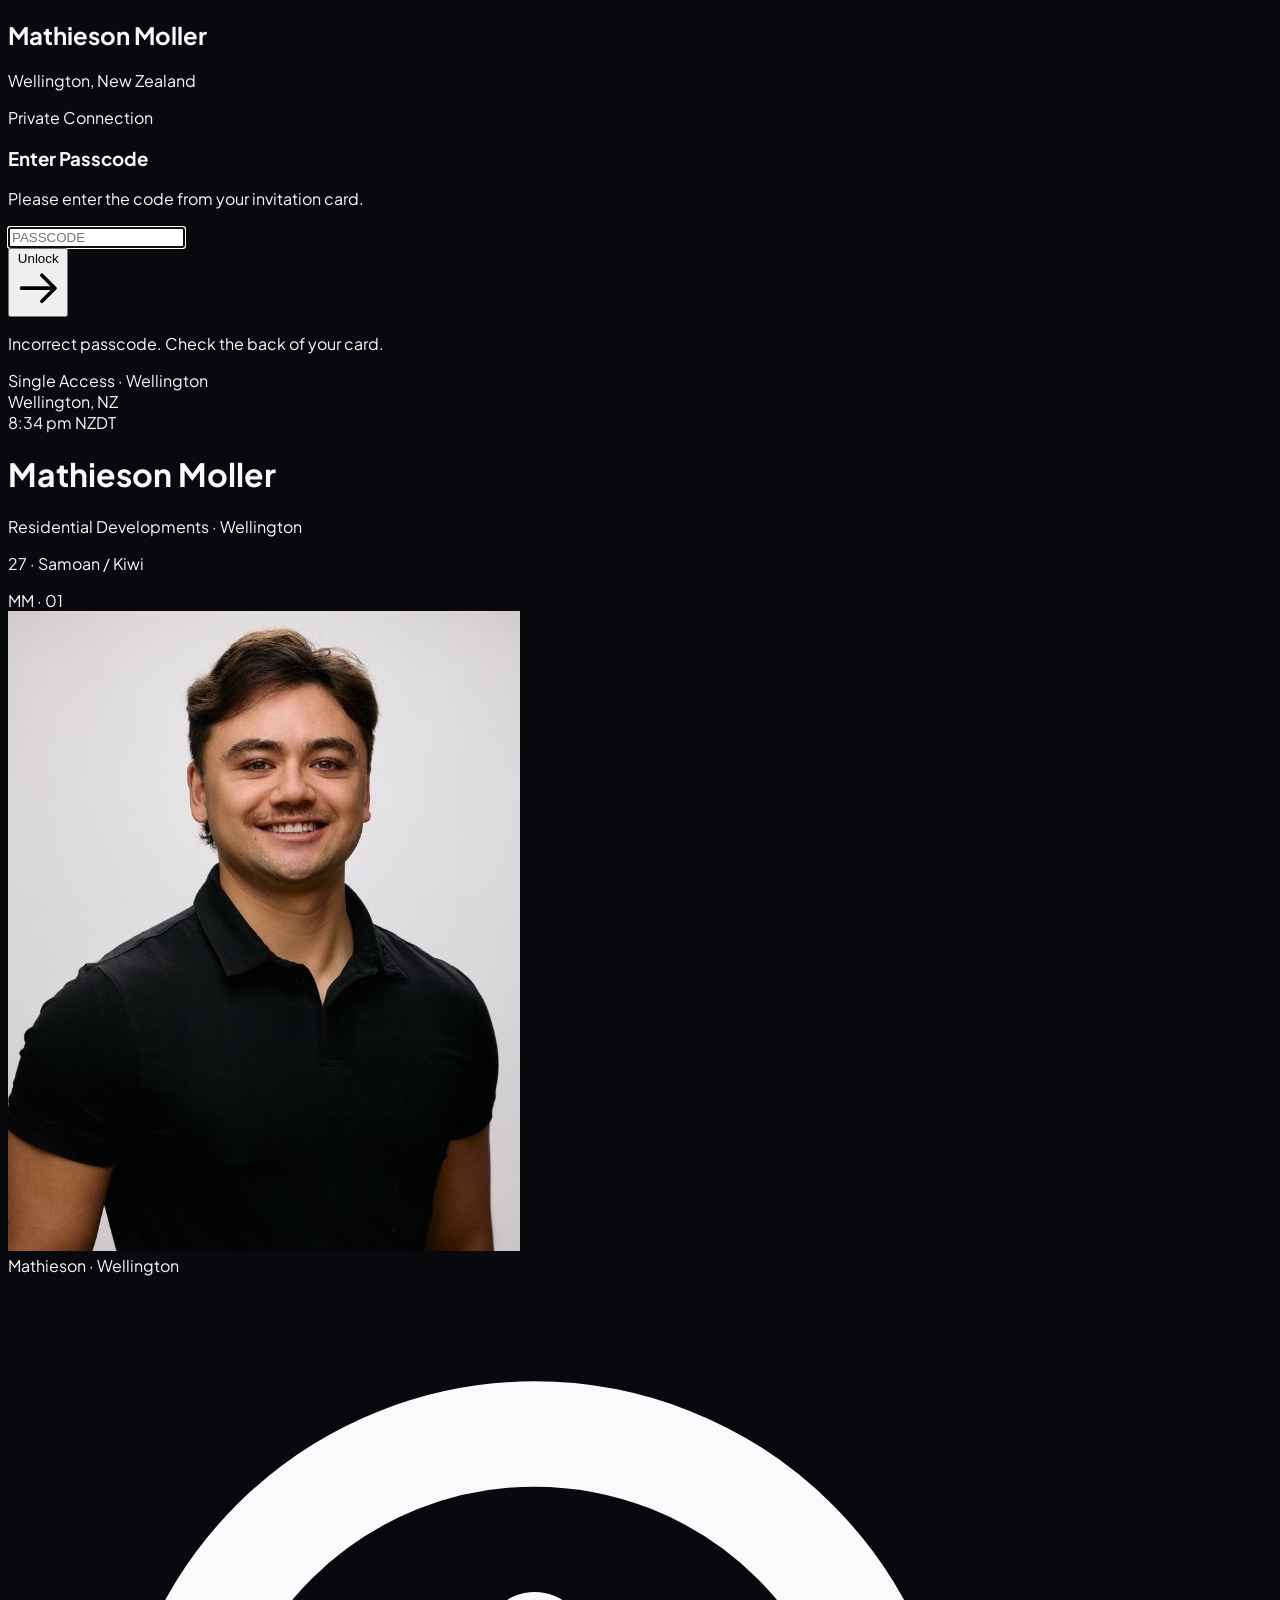
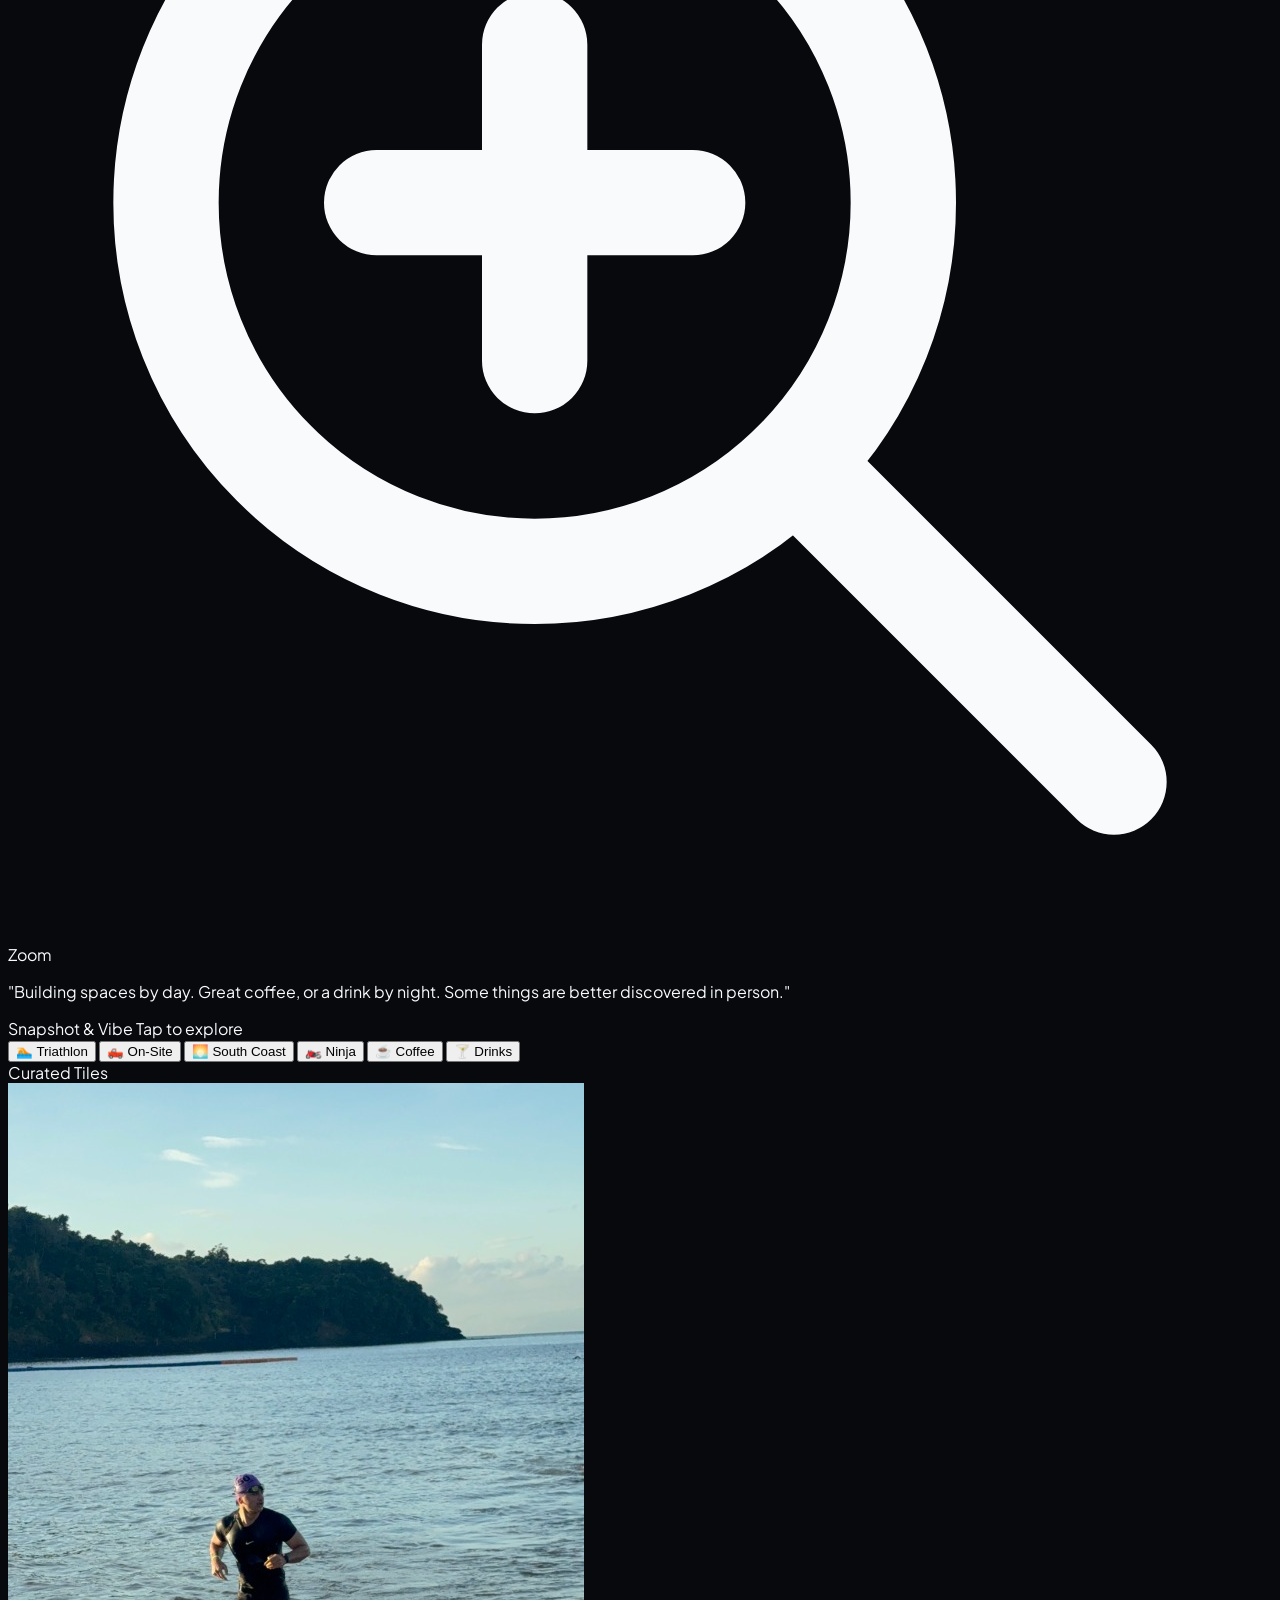
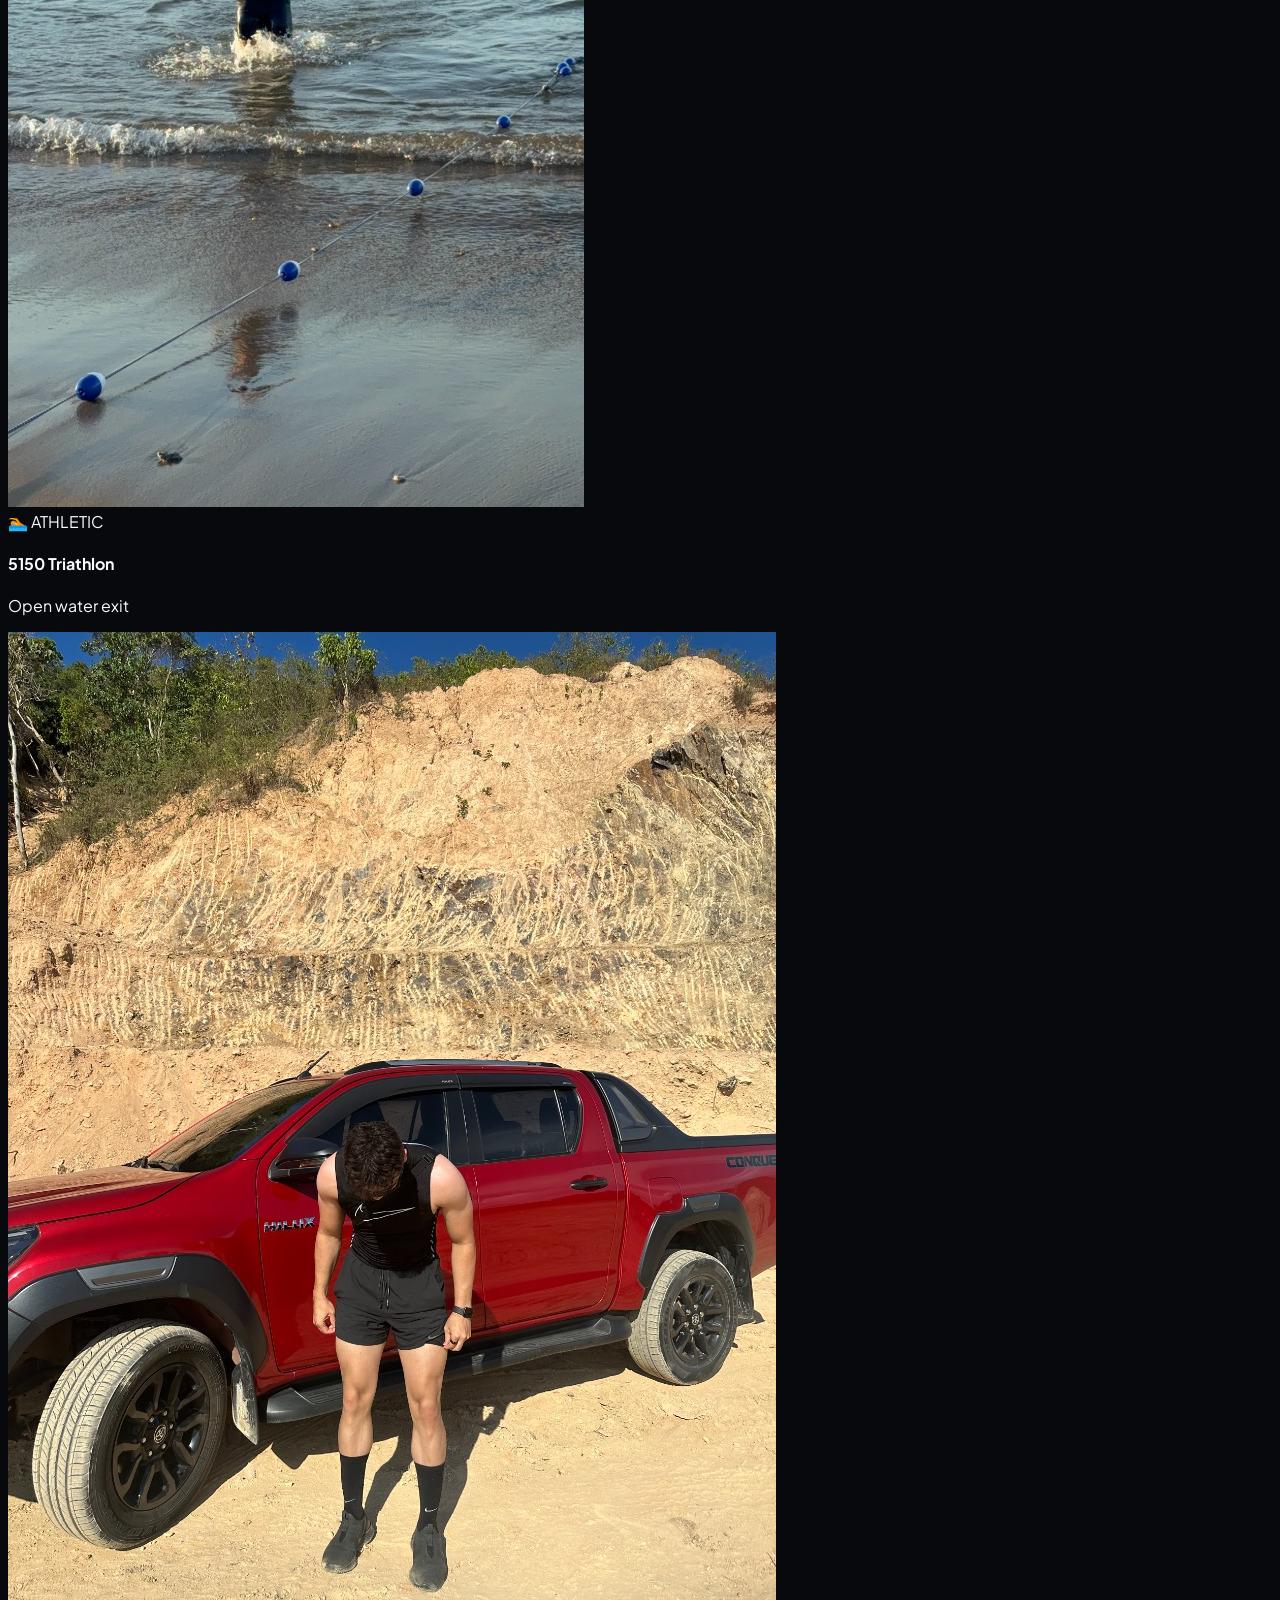
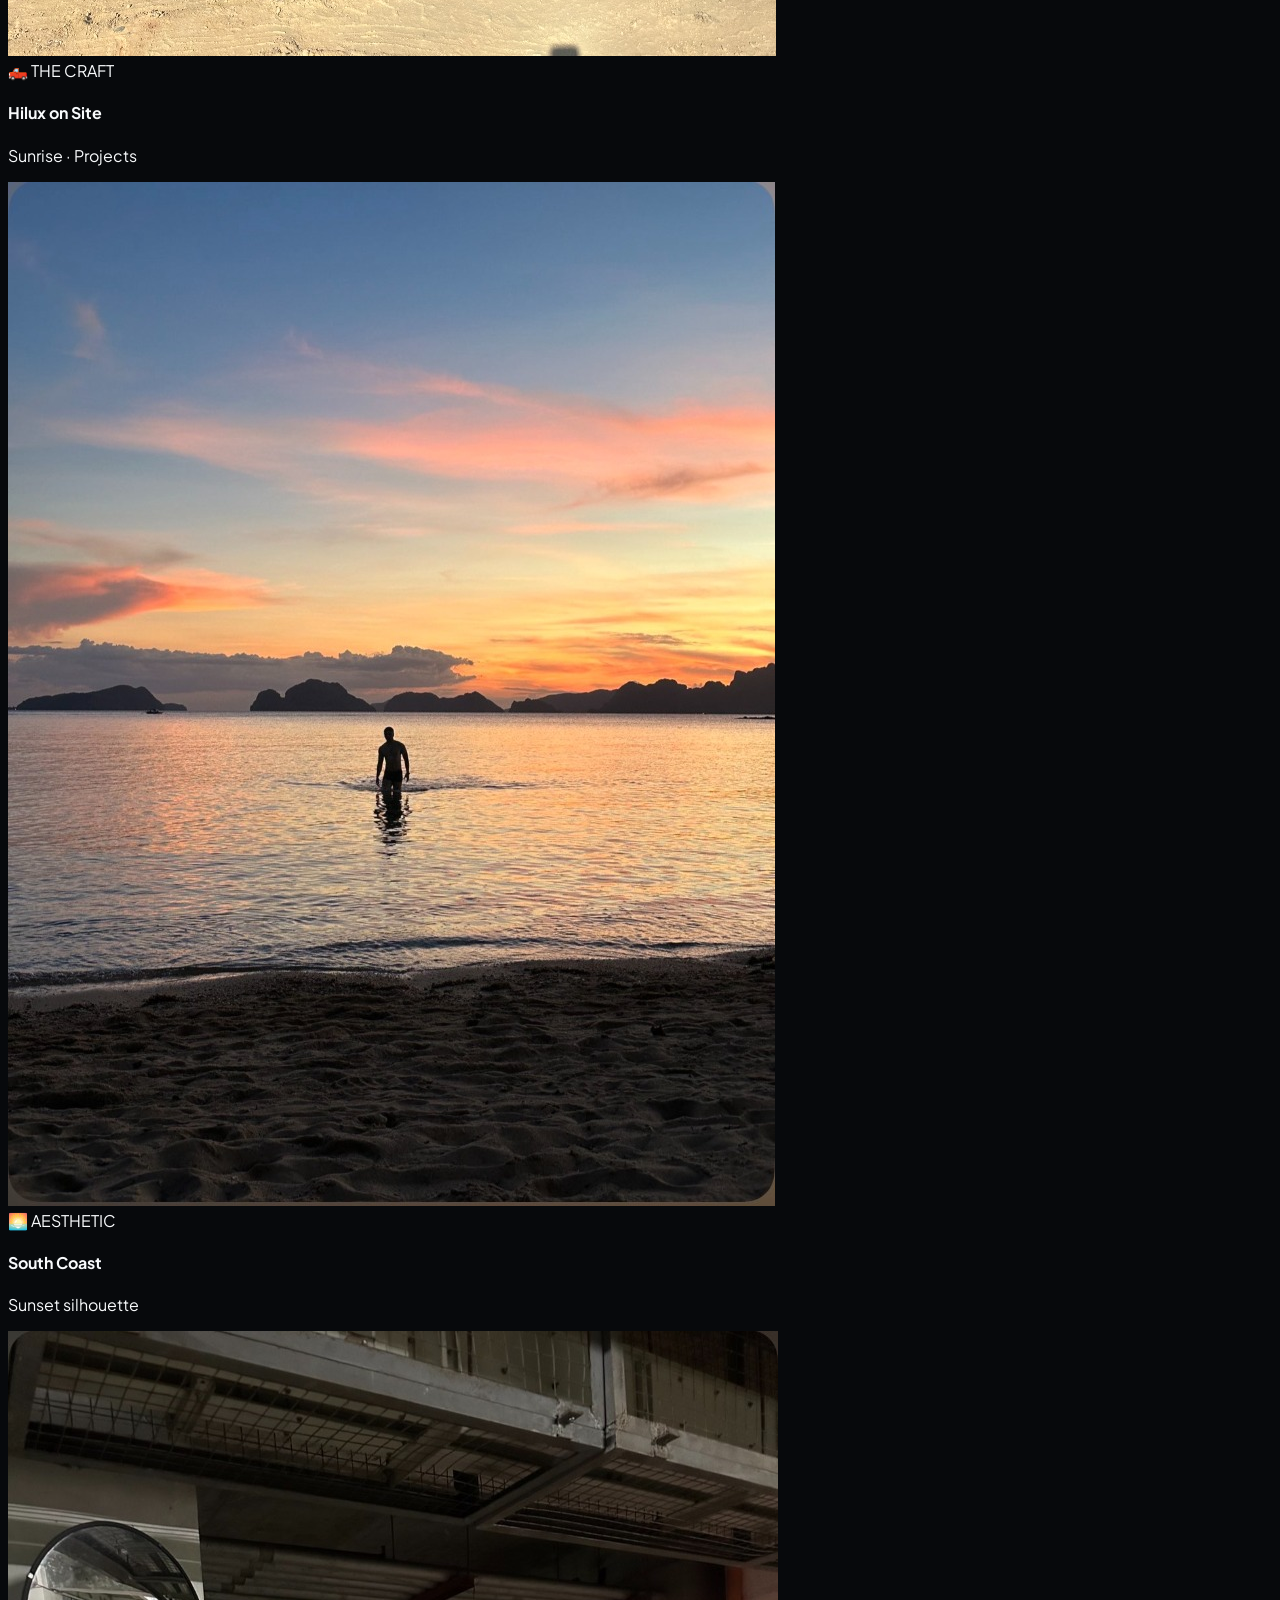
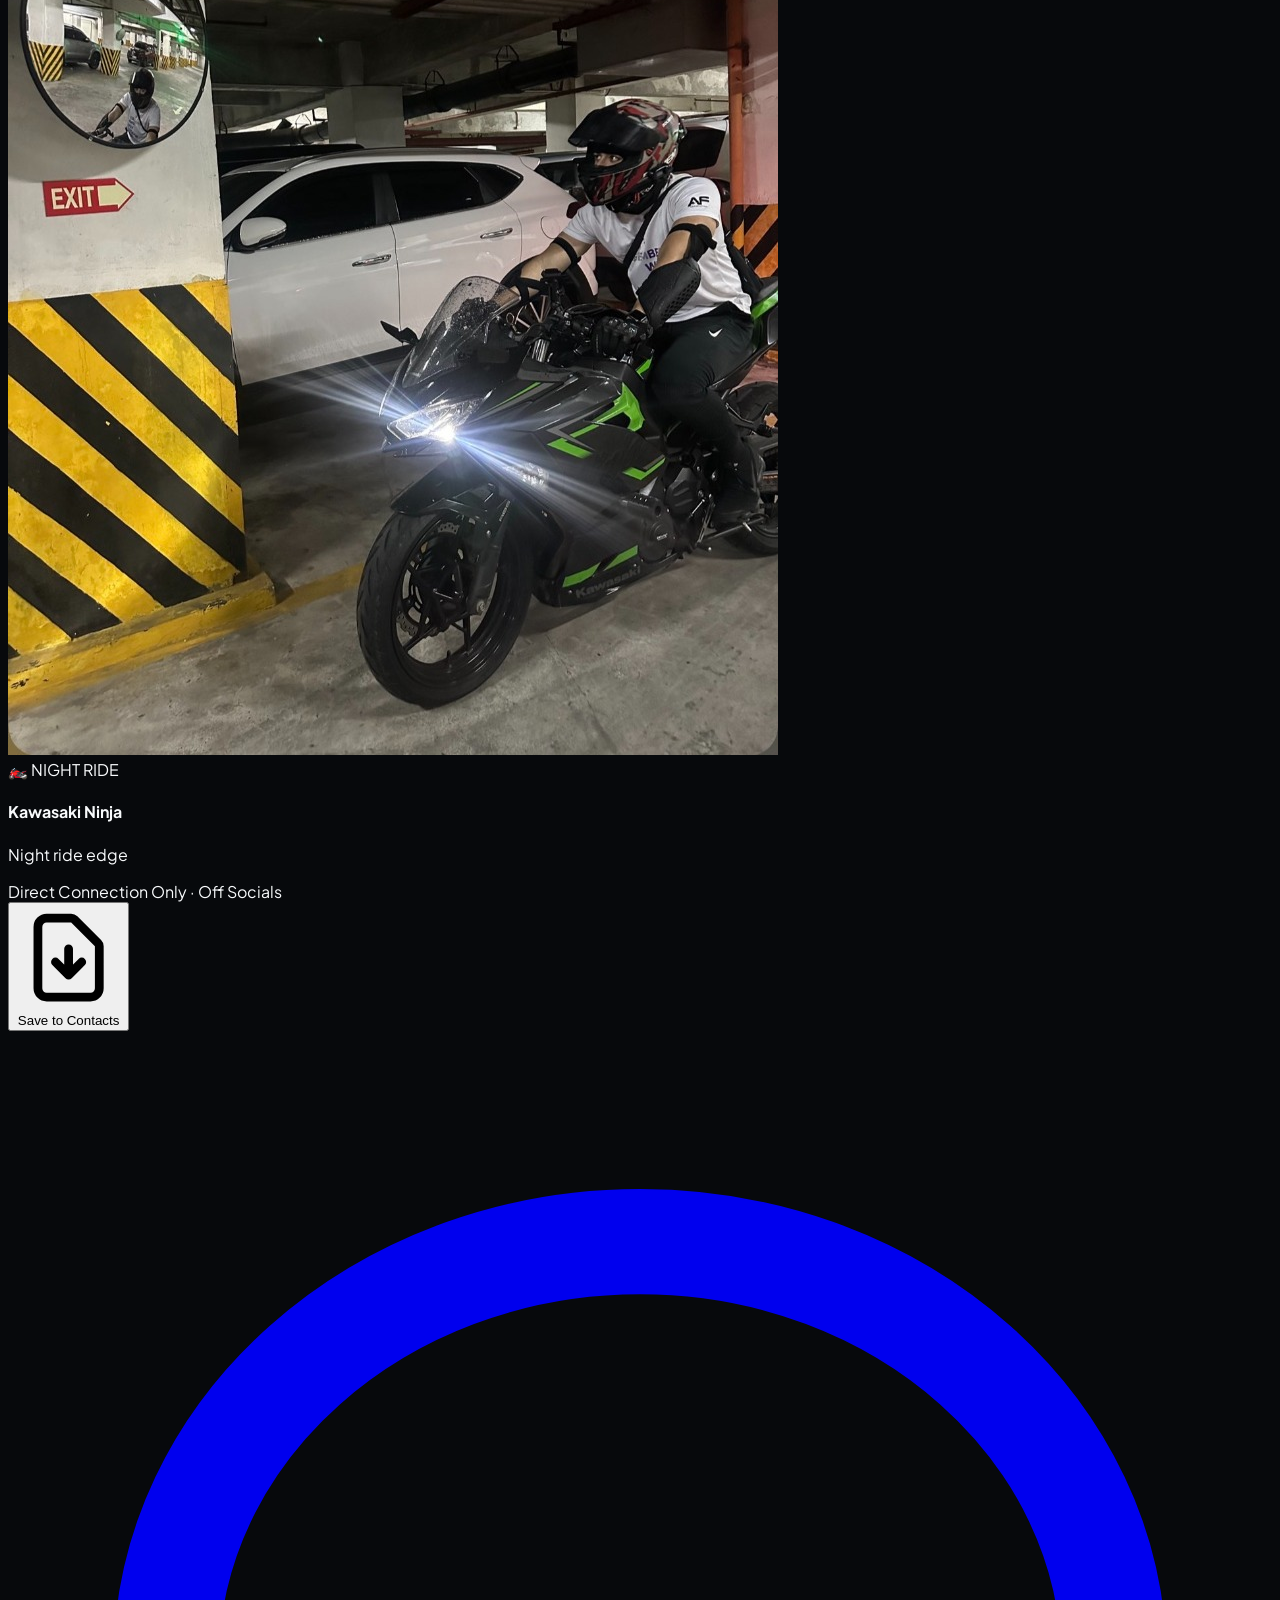
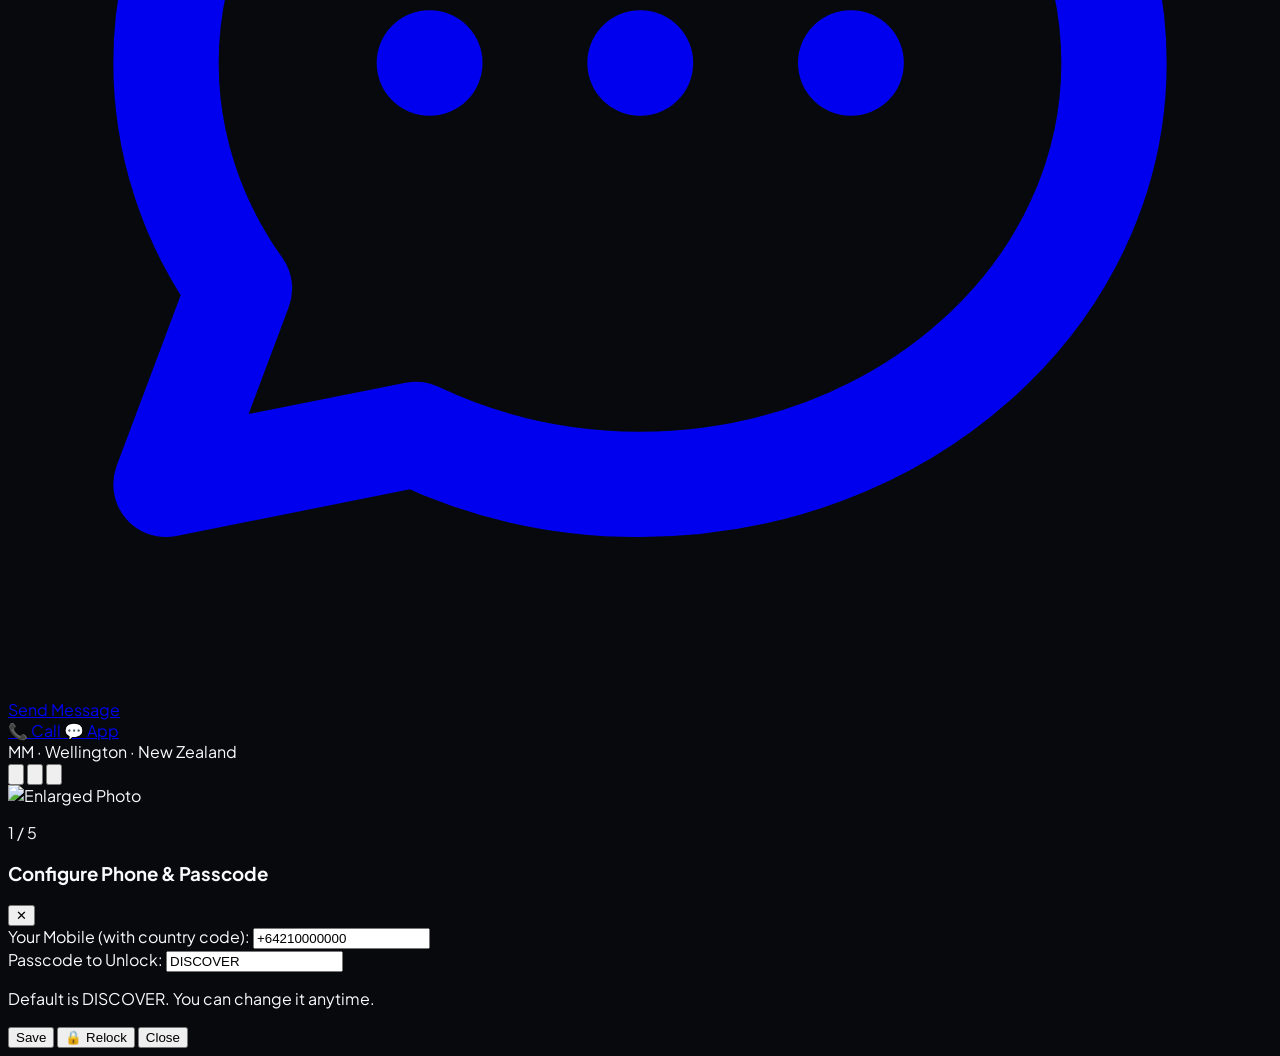
==== index.html @ 6da353d0 "Deploy Mathieson Moller digital dossier" ====
<!DOCTYPE html>
<html lang="en">
<head>
  <meta charset="UTF-8">
  <meta name="viewport" content="width=device-width, initial-scale=1.0, maximum-scale=1.0, user-scalable=no">
  <title>Mathieson Moller</title>
  
  <!-- Mobile & PWA Polish (Minimalist MM Monogram Favicon) -->
  <link rel="icon" type="image/svg+xml" href="data:image/svg+xml,%3Csvg xmlns='http://www.w3.org/2000/svg' viewBox='0 0 32 32'%3E%3Crect width='32' height='32' rx='6' fill='%2307090c'/%3E%3Ctext x='16' y='21' font-family='-apple-system,BlinkMacSystemFont,sans-serif' font-size='12' font-weight='800' letter-spacing='1px' fill='%23ffffff' text-anchor='middle'%3EMM%3C/text%3E%3C/svg%3E">
  <link rel="apple-touch-icon" href="data:image/svg+xml,%3Csvg xmlns='http://www.w3.org/2000/svg' viewBox='0 0 180 180'%3E%3Crect width='180' height='180' rx='36' fill='%2307090c'/%3E%3Ctext x='90' y='115' font-family='-apple-system,BlinkMacSystemFont,sans-serif' font-size='68' font-weight='800' letter-spacing='4px' fill='%23ffffff' text-anchor='middle'%3EMM%3C/text%3E%3C/svg%3E">
  <meta name="theme-color" content="#07090c">
  <meta name="apple-mobile-web-app-capable" content="yes">
  <meta name="apple-mobile-web-app-status-bar-style" content="black-translucent">

  <!-- Open Graph & iMessage / WhatsApp Preview -->
  <meta property="og:type" content="profile">
  <meta property="og:url" content="https://mathiesonmoller.com">
  <meta property="og:title" content="Mathieson Moller">
  <meta property="og:description" content="Residential Developments · Wellington">
  <meta property="og:image" content="https://mathiesonmoller.com/mathieson_original_portrait.jpg">
  <meta property="og:image:width" content="512">
  <meta property="og:image:height" content="640">
  <meta name="twitter:card" content="summary_large_image">
  <meta name="twitter:title" content="Mathieson Moller">
  <meta name="twitter:description" content="Residential Developments · Wellington">
  <meta name="twitter:image" content="https://mathiesonmoller.com/mathieson_original_portrait.jpg">

  <script src="https://cdn.tailwindcss.com"></script>
  <link rel="preconnect" href="https://fonts.googleapis.com">
  <link rel="preconnect" href="https://fonts.gstatic.com" crossorigin>
  <link href="https://fonts.googleapis.com/css2?family=Plus+Jakarta+Sans:wght@300;400;500;600;700&family=Playfair+Display:ital,wght@0,600;1,400&display=swap" rel="stylesheet">

  <style>
    body {
      background-color: #07090c;
      color: #f8fafc;
      font-family: 'Plus Jakarta Sans', -apple-system, BlinkMacSystemFont, sans-serif;
      -webkit-tap-highlight-color: transparent;
    }
    .shake {
      animation: shake 0.4s cubic-bezier(.36,.07,.19,.97) both;
    }
    @keyframes shake {
      10%, 90% { transform: translate3d(-2px, 0, 0); }
      20%, 80% { transform: translate3d(4px, 0, 0); }
      30%, 50%, 70% { transform: translate3d(-6px, 0, 0); }
      40%, 60% { transform: translate3d(6px, 0, 0); }
    }
  </style>
</head>
<body class="min-h-screen flex flex-col justify-start items-center p-4 sm:p-6 selection:bg-neutral-800 selection:text-white">

  <!-- ============================================================== -->
  <!-- 1. SLEEK UNDERSTATED PASSCODE GATE                             -->
  <!-- ============================================================== -->
  <div id="lock-screen" class="fixed inset-0 z-50 bg-[#07090c] flex flex-col justify-between items-center p-6 sm:p-10 transition-all duration-500">
    
    <!-- Top Monogram -->
    <div class="pt-8 text-center space-y-1">
      <h2 class="text-xs font-bold tracking-[0.3em] uppercase text-neutral-400">Mathieson Moller</h2>
      <p class="text-[9px] tracking-widest text-neutral-600 uppercase">Wellington, New Zealand</p>
    </div>

    <!-- Center Form Box -->
    <div class="w-full max-w-xs space-y-6 text-center">
      <div class="space-y-1.5">
        <span class="text-[9px] font-mono tracking-widest uppercase text-neutral-500 block">Private Connection</span>
        <h3 class="text-base font-medium text-white tracking-wide">Enter Passcode</h3>
        <p class="text-xs text-neutral-400">Please enter the code from your invitation card.</p>
      </div>

      <form id="passcode-form" onsubmit="handleUnlock(event)" class="space-y-3">
        <div class="relative">
          <input 
            type="text" 
            id="passcode-input" 
            placeholder="PASSCODE" 
            autocomplete="off" 
            autocorrect="off" 
            autocapitalize="characters" 
            spellcheck="false" 
            class="w-full bg-neutral-900/90 border border-neutral-800 focus:border-white focus:ring-1 focus:ring-white text-center tracking-[0.25em] font-mono text-sm py-3.5 px-4 rounded-xl text-white placeholder-neutral-600 outline-none uppercase transition-all shadow-inner"
          />
        </div>

        <button 
          type="submit" 
          class="w-full py-3.5 px-6 rounded-xl font-semibold text-xs tracking-wider uppercase bg-white text-black hover:bg-neutral-200 active:scale-[0.98] transition-all shadow-lg flex items-center justify-center gap-2">
          <span>Unlock</span>
          <svg class="w-3.5 h-3.5 text-black" fill="none" stroke="currentColor" viewBox="0 0 24 24"><path stroke-linecap="round" stroke-linejoin="round" stroke-width="2" d="M14 5l7 7m0 0l-7 7m7-7H3"/></svg>
        </button>

        <p id="error-msg" class="text-[11px] text-rose-400 font-medium hidden">
          Incorrect passcode. Check the back of your card.
        </p>
      </form>
    </div>

    <!-- Bottom Footer -->
    <div class="pb-6 text-center text-[9px] text-neutral-600 uppercase tracking-widest">
      Single Access · Wellington
    </div>
  </div>


  <!-- ============================================================== -->
  <!-- 2. MAIN EDITORIAL DOSSIER (VERTICAL SCROLL WIREFRAME LAYOUT)   -->
  <!-- ============================================================== -->
  <main id="main-content" class="w-full max-w-[420px] py-4 space-y-5 opacity-0 transition-opacity duration-700">
    
    <!-- TOP HEADER -->
    <header class="w-full border-b border-neutral-800/80 pb-3.5">
      <!-- LIVE WELLINGTON PULSE -->
      <div class="flex items-center justify-between text-[10px] font-mono text-neutral-400 pb-2.5">
        <div class="flex items-center gap-2">
          <span class="relative flex h-2 w-2">
            <span class="animate-ping absolute inline-flex h-full w-full rounded-full bg-emerald-400 opacity-75"></span>
            <span class="relative inline-flex rounded-full h-2 w-2 bg-emerald-500"></span>
          </span>
          <span class="text-neutral-300 font-medium tracking-wider uppercase">Wellington, NZ</span>
        </div>
        <div id="live-wellington-clock" class="tracking-widest text-neutral-400 font-mono text-[9px]">
          1:25 PM NZDT
        </div>
      </div>

      <div id="secret-admin-trigger" class="flex justify-between items-start cursor-pointer select-none" title="Triple tap to configure">
        <div>
          <h1 class="text-xl sm:text-2xl font-bold tracking-widest text-white uppercase font-sans">
            Mathieson Moller
          </h1>
          <p class="text-xs tracking-wider text-neutral-200 uppercase font-semibold mt-1">
            Residential Developments · Wellington
          </p>
          <p class="text-[10px] tracking-widest text-neutral-500 uppercase mt-0.5">
            27 · Samoan / Kiwi
          </p>
        </div>
        <div class="text-[10px] font-mono text-neutral-600 tracking-widest pt-1">
          MM · 01
        </div>
      </div>
    </header>

    <!-- HERO PORTRAIT (4:5 RATIO) -->
    <section class="w-full relative group">
      <!-- Subtle warm ambient glow -->
      <div class="absolute -inset-1 bg-gradient-to-tr from-amber-500/15 via-neutral-500/5 to-rose-500/15 rounded-3xl blur-xl opacity-60 group-hover:opacity-100 transition duration-1000 -z-10 pointer-events-none"></div>

      <div 
        class="w-full aspect-[4/5] rounded-3xl overflow-hidden shadow-2xl border border-neutral-800/80 bg-neutral-950 relative cursor-pointer"
        onclick="openLightboxIndex(0)">
        <img 
          src="mathieson_original_portrait.jpg" 
          alt="Mathieson Moller" 
          class="w-full h-full object-cover object-center group-hover:scale-[1.02] transition-transform duration-700 pointer-events-none select-none">
        
        <div class="absolute inset-0 bg-gradient-to-t from-black/60 via-transparent to-transparent pointer-events-none"></div>
        
        <div class="absolute bottom-3.5 left-3.5 right-3.5 flex justify-between items-end">
          <span class="text-[11px] font-mono text-neutral-200 tracking-wider bg-black/60 backdrop-blur-md px-3 py-1 rounded-full border border-white/10 shadow-sm">
            Mathieson · Wellington
          </span>
          <span class="text-[10px] text-neutral-300 bg-black/60 backdrop-blur-md px-2.5 py-1 rounded-full border border-white/10 flex items-center gap-1.5 shadow-sm">
            <svg class="w-3 h-3 text-neutral-400" fill="none" stroke="currentColor" viewBox="0 0 24 24"><path stroke-linecap="round" stroke-linejoin="round" stroke-width="2" d="M21 21l-6-6m2-5a7 7 0 11-14 0 7 7 0 0114 0zM10 7v3m0 0v3m0-3h3m-3 0H7"/></svg>
            <span>Zoom</span>
          </span>
        </div>
      </div>
    </section>

    <!-- THE HOOK QUOTE -->
    <section class="text-left sm:text-center px-1 py-1">
      <p class="text-xs sm:text-sm text-neutral-300 font-light leading-relaxed italic font-serif">
        "Building spaces by day. Great coffee, or a drink by night. Some things are better discovered in person."
      </p>
    </section>

    <!-- INTERACTIVE VIBE & CONVERSATION STARTERS -->
    <section class="space-y-2 pt-1 pb-1">
      <div class="flex items-center justify-between px-1">
        <span class="text-[9px] font-mono tracking-widest text-neutral-500 uppercase">Snapshot & Vibe</span>
        <span class="text-[9px] font-mono text-neutral-600">Tap to explore</span>
      </div>
      <div class="flex flex-wrap gap-1.5">
        <button onclick="highlightTile(1)" class="vibe-pill px-2.5 py-1.5 rounded-xl text-[10px] font-mono tracking-wider bg-neutral-900/90 border border-neutral-800 text-neutral-300 hover:border-neutral-500 hover:text-white transition-all active:scale-95 flex items-center gap-1.5">
          <span>🏊</span> <span>Triathlon</span>
        </button>
        <button onclick="highlightTile(2)" class="vibe-pill px-2.5 py-1.5 rounded-xl text-[10px] font-mono tracking-wider bg-neutral-900/90 border border-neutral-800 text-neutral-300 hover:border-neutral-500 hover:text-white transition-all active:scale-95 flex items-center gap-1.5">
          <span>🛻</span> <span>On-Site</span>
        </button>
        <button onclick="highlightTile(3)" class="vibe-pill px-2.5 py-1.5 rounded-xl text-[10px] font-mono tracking-wider bg-neutral-900/90 border border-neutral-800 text-neutral-300 hover:border-neutral-500 hover:text-white transition-all active:scale-95 flex items-center gap-1.5">
          <span>🌅</span> <span>South Coast</span>
        </button>
        <button onclick="highlightTile(4)" class="vibe-pill px-2.5 py-1.5 rounded-xl text-[10px] font-mono tracking-wider bg-neutral-900/90 border border-neutral-800 text-neutral-300 hover:border-neutral-500 hover:text-white transition-all active:scale-95 flex items-center gap-1.5">
          <span>🏍️</span> <span>Ninja</span>
        </button>
        <button onclick="showMicroToast('☕ Down for flat whites by the water or Customs on Ghuznee.')" class="vibe-pill px-2.5 py-1.5 rounded-xl text-[10px] font-mono tracking-wider bg-neutral-900/90 border border-neutral-800 text-neutral-300 hover:border-neutral-500 hover:text-white transition-all active:scale-95 flex items-center gap-1.5">
          <span>☕</span> <span>Coffee</span>
        </button>
        <button onclick="showMicroToast('🍸 Corner table, Negroni or mezcal, good conversation.')" class="vibe-pill px-2.5 py-1.5 rounded-xl text-[10px] font-mono tracking-wider bg-neutral-900/90 border border-neutral-800 text-neutral-300 hover:border-neutral-500 hover:text-white transition-all active:scale-95 flex items-center gap-1.5">
          <span>🍸</span> <span>Drinks</span>
        </button>
      </div>

      <!-- Playful Micro-Toast Container -->
      <div id="vibe-toast" class="hidden text-[11px] font-serif italic text-amber-200/90 bg-neutral-900/90 border border-neutral-800 rounded-xl px-3 py-2 text-center transition-all"></div>
    </section>

    <!-- SECTION DIVIDER -->
    <div class="flex items-center gap-3 py-1">
      <div class="h-[1px] flex-1 bg-neutral-800"></div>
      <span class="text-[10px] font-mono tracking-widest text-neutral-500 uppercase">Curated Tiles</span>
      <div class="h-[1px] flex-1 bg-neutral-800"></div>
    </div>

    <!-- 2x2 CURATED TILES GRID -->
    <section class="grid grid-cols-2 gap-3">
      
      <!-- Tile 1: 🏊 ATHLETIC (5150 Triathlon Swim) -->
      <div 
        id="tile-1"
        class="aspect-[4/5] rounded-2xl overflow-hidden relative border border-neutral-800/80 bg-neutral-950 shadow-lg cursor-pointer group transition-all duration-300"
        onclick="openLightboxIndex(1)">
        <img 
          src="mathieson_triathlon_vertical.jpg" 
          alt="5150 Triathlon" 
          class="w-full h-full object-cover object-center group-hover:scale-105 transition-transform duration-500 pointer-events-none select-none">
        
        <div class="absolute inset-0 bg-gradient-to-t from-black/85 via-black/25 to-black/30 flex flex-col justify-between p-2.5">
          <span class="self-start text-[9px] font-mono font-medium tracking-wider text-white bg-black/60 backdrop-blur-md px-2 py-0.5 rounded-md border border-white/10">
            🏊 ATHLETIC
          </span>
          <div class="space-y-0.5">
            <h4 class="text-xs font-semibold text-white tracking-wide">5150 Triathlon</h4>
            <p class="text-[9px] text-neutral-300 font-light">Open water exit</p>
          </div>
        </div>
      </div>

      <!-- Tile 2: 🛻 THE CRAFT (Hilux Ute on Site) -->
      <div 
        id="tile-2"
        class="aspect-[4/5] rounded-2xl overflow-hidden relative border border-neutral-800/80 bg-neutral-950 shadow-lg cursor-pointer group transition-all duration-300"
        onclick="openLightboxIndex(2)">
        <img 
          src="mathieson_hilux_ute.jpg" 
          alt="Hilux Ute on Site" 
          class="w-full h-full object-cover object-top group-hover:scale-105 transition-transform duration-500 pointer-events-none select-none">
        
        <div class="absolute inset-0 bg-gradient-to-t from-black/85 via-black/25 to-black/30 flex flex-col justify-between p-2.5">
          <span class="self-start text-[9px] font-mono font-medium tracking-wider text-white bg-black/60 backdrop-blur-md px-2 py-0.5 rounded-md border border-white/10">
            🛻 THE CRAFT
          </span>
          <div class="space-y-0.5">
            <h4 class="text-xs font-semibold text-white tracking-wide">Hilux on Site</h4>
            <p class="text-[9px] text-neutral-300 font-light">Sunrise · Projects</p>
          </div>
        </div>
      </div>

      <!-- Tile 3: 🌅 AESTHETIC (South Coast Sunset) -->
      <div 
        id="tile-3"
        class="aspect-[4/5] rounded-2xl overflow-hidden relative border border-neutral-800/80 bg-neutral-950 shadow-lg cursor-pointer group transition-all duration-300"
        onclick="openLightboxIndex(3)">
        <img 
          src="mathieson_sunset_silhouette.jpg" 
          alt="South Coast Sunset" 
          class="w-full h-full object-cover object-center group-hover:scale-105 transition-transform duration-500 pointer-events-none select-none">
        
        <div class="absolute inset-0 bg-gradient-to-t from-black/85 via-black/25 to-black/30 flex flex-col justify-between p-2.5">
          <span class="self-start text-[9px] font-mono font-medium tracking-wider text-white bg-black/60 backdrop-blur-md px-2 py-0.5 rounded-md border border-white/10">
            🌅 AESTHETIC
          </span>
          <div class="space-y-0.5">
            <h4 class="text-xs font-semibold text-white tracking-wide">South Coast</h4>
            <p class="text-[9px] text-neutral-300 font-light">Sunset silhouette</p>
          </div>
        </div>
      </div>

      <!-- Tile 4: 🏍️ NIGHT RIDE (Kawasaki Ninja) -->
      <div 
        id="tile-4"
        class="aspect-[4/5] rounded-2xl overflow-hidden relative border border-neutral-800/80 bg-neutral-950 shadow-lg cursor-pointer group transition-all duration-300"
        onclick="openLightboxIndex(4)">
        <img 
          src="mathieson_ninja_motorcycle.jpg" 
          alt="Kawasaki Ninja" 
          class="w-full h-full object-cover object-center group-hover:scale-105 transition-transform duration-500 pointer-events-none select-none">
        
        <div class="absolute inset-0 bg-gradient-to-t from-black/85 via-black/25 to-black/30 flex flex-col justify-between p-2.5">
          <span class="self-start text-[9px] font-mono font-medium tracking-wider text-white bg-black/60 backdrop-blur-md px-2 py-0.5 rounded-md border border-white/10">
            🏍️ NIGHT RIDE
          </span>
          <div class="space-y-0.5">
            <h4 class="text-xs font-semibold text-white tracking-wide">Kawasaki Ninja</h4>
            <p class="text-[9px] text-neutral-300 font-light">Night ride edge</p>
          </div>
        </div>
      </div>

    </section>

    <!-- DIRECT CONNECTION STATUS BADGE -->
    <div class="pt-2 flex justify-center">
      <span class="inline-flex items-center gap-1.5 px-3.5 py-1.5 rounded-full text-[10px] font-mono tracking-wider text-neutral-300 bg-neutral-900/90 border border-neutral-800 shadow-sm">
        <span class="w-1.5 h-1.5 rounded-full bg-emerald-500 animate-pulse"></span>
        Direct Connection Only · Off Socials
      </span>
    </div>

    <!-- ACTION BUTTONS -->
    <section class="space-y-2.5 pt-1">
      
      <!-- Primary: Save to Phone Contacts (One Tap with Photo Embed) -->
      <button 
        onclick="downloadVCard()" 
        class="w-full py-4 px-6 rounded-2xl font-semibold text-xs tracking-wider uppercase bg-white text-black hover:bg-neutral-200 active:scale-[0.98] transition-all shadow-xl flex items-center justify-center gap-2.5">
        <svg class="w-4 h-4 text-black" fill="none" stroke="currentColor" viewBox="0 0 24 24"><path stroke-linecap="round" stroke-linejoin="round" stroke-width="2" d="M12 10v6m0 0l-3-3m3 3l3-3m2 8H7a2 2 0 01-2-2V5a2 2 0 012-2h5.586a1 1 0 01.707.293l5.414 5.414a1 1 0 01.293.707V19a2 2 0 01-2 2z"/></svg>
        <span>Save to Contacts</span>
      </button>

      <!-- Secondary Row: Send Message & Call / WhatsApp -->
      <div class="grid grid-cols-2 gap-2.5">
        <a 
          id="sms-link" 
          href="sms:+64210000000" 
          class="py-3.5 px-4 rounded-xl font-semibold text-[11px] tracking-wider uppercase bg-neutral-900 border border-neutral-800 text-neutral-200 hover:bg-neutral-800 active:scale-[0.98] transition-all flex items-center justify-center gap-2">
          <svg class="w-4 h-4 text-neutral-400" fill="none" stroke="currentColor" viewBox="0 0 24 24"><path stroke-linecap="round" stroke-linejoin="round" stroke-width="2" d="M8 12h.01M12 12h.01M16 12h.01M21 12c0 4.418-4.03 8-9 8a9.863 9.863 0 01-4.255-.949L3 20l1.395-3.72C3.512 15.042 3 13.574 3 12c0-4.418 4.03-8 9-8s9 3.582 9 8z"/></svg>
          <span>Send Message</span>
        </a>

        <div class="grid grid-cols-2 gap-1.5">
          <a 
            id="call-link" 
            href="tel:+64210000000" 
            class="py-3 px-2 rounded-xl text-[11px] font-medium bg-neutral-900/80 border border-neutral-800 text-neutral-300 hover:text-white transition-all flex items-center justify-center gap-1">
            <span>📞 Call</span>
          </a>
          <a 
            id="whatsapp-link" 
            href="https://wa.me/64210000000" 
            target="_blank" 
            class="py-3 px-2 rounded-xl text-[11px] font-medium bg-neutral-900/80 border border-neutral-800 text-neutral-300 hover:text-white transition-all flex items-center justify-center gap-1">
            <span>💬 App</span>
          </a>
        </div>
      </div>

    </section>

    <!-- CLEAN MINIMAL FOOTER -->
    <footer class="w-full pt-4 pb-6 text-center text-[10px] text-neutral-600 tracking-widest uppercase">
      MM · Wellington · New Zealand
    </footer>

  </main>


  <!-- ============================================================== -->
  <!-- FULLSCREEN LIGHTBOX MODAL WITH GALLERY NAVIGATION              -->
  <!-- ============================================================== -->
  <div id="lightbox-modal" class="fixed inset-0 z-50 bg-black/95 backdrop-blur-md hidden flex flex-col items-center justify-center p-3 sm:p-6" onclick="closeLightbox()">
    <!-- Close button -->
    <button onclick="closeLightbox()" class="absolute top-4 right-4 sm:top-6 sm:right-6 text-white bg-neutral-900/90 hover:bg-neutral-800 p-2.5 rounded-full border border-neutral-700 z-30 transition-colors shadow-lg" title="Close (Esc)">
      <svg class="w-5 h-5" fill="none" stroke="currentColor" viewBox="0 0 24 24"><path stroke-linecap="round" stroke-linejoin="round" stroke-width="2" d="M6 18L18 6M6 6l12 12"/></svg>
    </button>

    <!-- Prev button -->
    <button onclick="prevLightbox(event)" class="absolute left-2 sm:left-6 top-1/2 -translate-y-1/2 text-white bg-neutral-900/80 hover:bg-neutral-800 active:scale-90 p-3 rounded-full border border-neutral-700/80 z-30 transition-all shadow-xl flex items-center justify-center" title="Previous photo">
      <svg class="w-5 h-5" fill="none" stroke="currentColor" viewBox="0 0 24 24"><path stroke-linecap="round" stroke-linejoin="round" stroke-width="2.5" d="M15 19l-7-7 7-7"/></svg>
    </button>

    <!-- Next button -->
    <button onclick="nextLightbox(event)" class="absolute right-2 sm:right-6 top-1/2 -translate-y-1/2 text-white bg-neutral-900/80 hover:bg-neutral-800 active:scale-90 p-3 rounded-full border border-neutral-700/80 z-30 transition-all shadow-xl flex items-center justify-center" title="Next photo">
      <svg class="w-5 h-5" fill="none" stroke="currentColor" viewBox="0 0 24 24"><path stroke-linecap="round" stroke-linejoin="round" stroke-width="2.5" d="M9 5l7 7-7 7"/></svg>
    </button>

    <!-- Center Container -->
    <div class="relative max-h-[85vh] max-w-[95vw] sm:max-w-2xl flex flex-col items-center select-none" onclick="event.stopPropagation()">
      <img id="lightbox-img" src="" alt="Enlarged Photo" class="max-h-[75vh] max-w-full rounded-2xl object-contain shadow-2xl transition-all duration-200">
      <div class="flex items-center justify-between w-full mt-3.5 px-2">
        <p id="lightbox-caption" class="text-xs text-neutral-300 font-mono tracking-wide"></p>
        <span id="lightbox-counter" class="text-[10px] font-mono text-neutral-400 bg-neutral-900/90 px-2.5 py-1 rounded-full border border-neutral-800 shadow-sm">1 / 5</span>
      </div>
    </div>
  </div>


  <!-- ============================================================== -->
  <!-- CONFIG MODAL (MATHIESON'S QUICK SETTINGS)                      -->
  <!-- ============================================================== -->
  <div id="config-modal" class="fixed inset-0 z-50 bg-black/80 backdrop-blur-sm hidden flex items-center justify-center p-4">
    <div class="bg-neutral-900 border border-neutral-800 rounded-3xl p-6 max-w-sm w-full space-y-4">
      <div class="flex justify-between items-center">
        <h3 class="text-sm font-bold text-white uppercase tracking-wider">Configure Phone & Passcode</h3>
        <button onclick="toggleConfigModal()" class="text-neutral-400 hover:text-white">✕</button>
      </div>

      <div class="space-y-3 text-xs">
        <div>
          <label class="block text-neutral-400 text-[10px] uppercase tracking-wider mb-1">Your Mobile (with country code):</label>
          <input type="text" id="cfg-phone" class="w-full bg-neutral-950 border border-neutral-800 rounded-xl px-3 py-2.5 text-white font-mono" placeholder="+64210000000">
        </div>

        <div>
          <label class="block text-neutral-400 text-[10px] uppercase tracking-wider mb-1">Passcode to Unlock:</label>
          <input type="text" id="cfg-passcode" class="w-full bg-neutral-950 border border-neutral-800 rounded-xl px-3 py-2.5 text-white font-mono uppercase" placeholder="DISCOVER">
          <p class="text-[10px] text-neutral-500 mt-1">Default is DISCOVER. You can change it anytime.</p>
        </div>
      </div>

      <div class="flex gap-2 pt-2">
        <button onclick="saveConfig()" class="flex-1 py-2.5 rounded-xl font-bold text-xs bg-white text-black hover:bg-neutral-200">Save</button>
        <button onclick="relockCard()" class="px-3 py-2.5 rounded-xl font-semibold text-xs bg-neutral-800 text-rose-400 border border-neutral-700 hover:bg-neutral-700">🔒 Relock</button>
        <button onclick="toggleConfigModal()" class="px-4 py-2.5 rounded-xl font-bold text-xs bg-neutral-800 text-neutral-300">Close</button>
      </div>
    </div>
  </div>


  <!-- ============================================================== -->
  <!-- JAVASCRIPT LOGIC                                               -->
  <!-- ============================================================== -->
  <script>
    let phone = localStorage.getItem('mm_direct_phone') || "+64210000000";
    let passcode = (localStorage.getItem('mm_direct_passcode') || "DISCOVER").toUpperCase();
    const backupCodes = ["DISCOVER", "MM01", "NEGRONI", "WELLINGTON", "MATHIESON", "COFFEE", "FLATWHITE"];

    // 1. Passcode & Persistent Unlock Logic
    function handleUnlock(e) {
      e.preventDefault();
      const input = document.getElementById('passcode-input');
      const val = (input.value || "").trim().toUpperCase();
      const errorMsg = document.getElementById('error-msg');
      const formBox = input.closest('form');

      if (val === passcode || backupCodes.includes(val)) {
        localStorage.setItem('mm_card_unlocked', 'true');
        errorMsg.classList.add('hidden');
        revealCard(true);
      } else {
        errorMsg.classList.remove('hidden');
        formBox.classList.add('shake');
        setTimeout(() => formBox.classList.remove('shake'), 500);
      }
    }

    function revealCard(animate) {
      const lock = document.getElementById('lock-screen');
      const main = document.getElementById('main-content');

      if (animate) {
        lock.classList.add('opacity-0', 'scale-95');
        setTimeout(() => {
          lock.classList.add('hidden');
          main.classList.remove('opacity-0');
        }, 500);
      } else {
        lock.classList.add('hidden');
        main.classList.remove('opacity-0');
      }
    }

    // 2. Lightbox Gallery Logic
    const gallery = [
      { src: 'mathieson_original_portrait.jpg', caption: 'Mathieson Moller · Wellington' },
      { src: 'mathieson_triathlon_vertical.jpg', caption: '5150 Triathlon · Open Water Endurance' },
      { src: 'mathieson_hilux_ute.jpg', caption: 'Hilux on Site · Residential Projects' },
      { src: 'mathieson_sunset_silhouette.jpg', caption: 'Golden Hour · South Coast Ocean' },
      { src: 'mathieson_ninja_motorcycle.jpg', caption: 'Kawasaki Ninja · Night Ride' }
    ];
    let activeIndex = 0;

    function updateLightbox() {
      const item = gallery[activeIndex];
      const img = document.getElementById('lightbox-img');
      const caption = document.getElementById('lightbox-caption');
      const counter = document.getElementById('lightbox-counter');
      
      img.src = item.src;
      caption.innerText = item.caption;
      counter.innerText = `${activeIndex + 1} / ${gallery.length}`;
    }

    function openLightboxIndex(idx) {
      activeIndex = (idx + gallery.length) % gallery.length;
      updateLightbox();
      document.getElementById('lightbox-modal').classList.remove('hidden');
      document.body.style.overflow = 'hidden';
    }

    function closeLightbox() {
      document.getElementById('lightbox-modal').classList.add('hidden');
      document.body.style.overflow = '';
    }

    function prevLightbox(e) {
      if (e) e.stopPropagation();
      activeIndex = (activeIndex - 1 + gallery.length) % gallery.length;
      updateLightbox();
    }

    function nextLightbox(e) {
      if (e) e.stopPropagation();
      activeIndex = (activeIndex + 1) % gallery.length;
      updateLightbox();
    }

    document.addEventListener('keydown', (e) => {
      const modal = document.getElementById('lightbox-modal');
      if (modal && !modal.classList.contains('hidden')) {
        if (e.key === 'Escape') closeLightbox();
        if (e.key === 'ArrowLeft') prevLightbox();
        if (e.key === 'ArrowRight') nextLightbox();
      }
    });

    // Touch swipe navigation for mobile
    let touchStartX = 0;
    const lightboxModal = document.getElementById('lightbox-modal');
    lightboxModal.addEventListener('touchstart', (e) => {
      touchStartX = e.changedTouches[0].screenX;
    }, { passive: true });
    lightboxModal.addEventListener('touchend', (e) => {
      const touchEndX = e.changedTouches[0].screenX;
      if (touchStartX - touchEndX > 45) {
        nextLightbox();
      } else if (touchEndX - touchStartX > 45) {
        prevLightbox();
      }
    }, { passive: true });

    // 3. Contact & Phone Links
    function updateLinks() {
      const cleanPhone = phone.replace(/[^0-9+]/g, '');
      const isIOS = /iPad|iPhone|iPod/.test(navigator.userAgent) && !window.MSStream;
      const defaultText = encodeURIComponent("Hey Mathieson, got your card 👋");
      
      document.getElementById('sms-link').href = isIOS ? `sms:${cleanPhone}&body=${defaultText}` : `sms:${cleanPhone}?body=${defaultText}`;
      document.getElementById('call-link').href = `tel:${cleanPhone}`;
      document.getElementById('whatsapp-link').href = `https://wa.me/${cleanPhone.replace('+', '')}?text=${defaultText}`;
      document.getElementById('cfg-phone').value = phone;
      document.getElementById('cfg-passcode').value = passcode;
    }

    function toggleConfigModal() {
      document.getElementById('config-modal').classList.toggle('hidden');
    }

    function saveConfig() {
      phone = document.getElementById('cfg-phone').value.trim() || "+64210000000";
      passcode = (document.getElementById('cfg-passcode').value.trim() || "DISCOVER").toUpperCase();
      
      localStorage.setItem('mm_direct_phone', phone);
      localStorage.setItem('mm_direct_passcode', passcode);
      
      updateLinks();
      toggleConfigModal();
      alert("Settings saved! Passcode is now: " + passcode);
    }

    // 4. Download vCard with Embedded Photo
    async function downloadVCard() {
      let photoLine = "";
      try {
        const response = await fetch('portrait_b64.txt');
        if (response.ok) {
          const b64 = (await response.text()).trim();
          if (b64) {
            photoLine = `PHOTO;ENCODING=b;TYPE=JPEG:${b64}\r\n`;
          }
        }
      } catch (err) {
        console.warn("Could not load portrait for vCard embed:", err);
      }

      const vcardData = [
        "BEGIN:VCARD",
        "VERSION:3.0",
        "N:Moller;Mathieson;;;",
        "FN:Mathieson Moller",
        "ORG:Residential Developments",
        "TITLE:Residential Projects · Wellington",
        `TEL;TYPE=CELL,VOICE:${phone}`,
        "ADR;TYPE=HOME:;;Wellington;;;New Zealand",
        "NOTE:Mathieson Moller · 27 · Wellington (Samoan/Kiwi)",
        photoLine ? photoLine.trim() : "",
        "END:VCARD"
      ].filter(Boolean).join("\r\n");

      const blob = new Blob([vcardData], { type: "text/vcard;charset=utf-8" });
      const url = URL.createObjectURL(blob);
      const link = document.createElement("a");
      link.href = url;
      link.setAttribute("download", "Mathieson_Moller.vcf");
      document.body.appendChild(link);
      link.click();
      document.body.removeChild(link);
    }

    // 5. Wellington Live Clock & Interactive Tiles
    function updateWellingtonClock() {
      const clockEl = document.getElementById('live-wellington-clock');
      if (!clockEl) return;
      const now = new Date();
      const options = { timeZone: 'Pacific/Auckland', hour: 'numeric', minute: '2-digit', hour12: true };
      const timeStr = now.toLocaleTimeString('en-NZ', options);
      clockEl.innerText = `${timeStr} NZDT`;
    }

    function highlightTile(idx) {
      const el = document.getElementById(`tile-${idx}`);
      if (el) {
        el.scrollIntoView({ behavior: 'smooth', block: 'center' });
        el.classList.add('ring-2', 'ring-amber-400', 'scale-[1.03]');
        setTimeout(() => {
          el.classList.remove('ring-2', 'ring-amber-400', 'scale-[1.03]');
        }, 1200);
      }
    }

    let toastTimer = null;
    function showMicroToast(msg) {
      const toast = document.getElementById('vibe-toast');
      if (!toast) return;
      toast.innerText = msg;
      toast.classList.remove('hidden');
      clearTimeout(toastTimer);
      toastTimer = setTimeout(() => {
        toast.classList.add('hidden');
      }, 4000);
    }

    // 6. Initializer & Secret Admin Trigger + Auto-Unlock URL Support
    let adminClicks = 0;
    let adminTimer = null;

    function relockCard() {
      localStorage.removeItem('mm_card_unlocked');
      const lock = document.getElementById('lock-screen');
      const main = document.getElementById('main-content');
      lock.classList.remove('hidden', 'opacity-0', 'scale-95');
      main.classList.add('opacity-0');
      toggleConfigModal();
      document.getElementById('passcode-input').value = '';
      setTimeout(() => document.getElementById('passcode-input').focus(), 200);
    }

    window.addEventListener('DOMContentLoaded', () => {
      updateLinks();
      updateWellingtonClock();
      setInterval(updateWellingtonClock, 30000);

      // Reset unlock flag so Mathieson and any new visitor sees the passcode screen
      localStorage.removeItem('mm_card_unlocked');

      // Triple-click on Mathieson Moller header to open admin settings
      const trigger = document.getElementById('secret-admin-trigger');
      if (trigger) {
        trigger.addEventListener('click', () => {
          adminClicks++;
          if (adminClicks === 1) {
            adminTimer = setTimeout(() => { adminClicks = 0; }, 800);
          } else if (adminClicks >= 3) {
            clearTimeout(adminTimer);
            adminClicks = 0;
            toggleConfigModal();
          }
        });
      }

      // Check URL query parameters for instant QR auto-unlock (?code=NEGRONI or ?pass=negroni)
      const urlParams = new URLSearchParams(window.location.search);
      const urlCode = (urlParams.get('code') || urlParams.get('pass') || "").trim().toUpperCase();

      if (urlCode && (urlCode === passcode || backupCodes.includes(urlCode))) {
        localStorage.setItem('mm_card_unlocked', 'true');
        revealCard(false);
      } else {
        // Show lock screen & focus input
        const lock = document.getElementById('lock-screen');
        const main = document.getElementById('main-content');
        lock.classList.remove('hidden', 'opacity-0', 'scale-95');
        main.classList.add('opacity-0');
        setTimeout(() => document.getElementById('passcode-input').focus(), 300);
      }
    });
  </script>

</body>
</html>
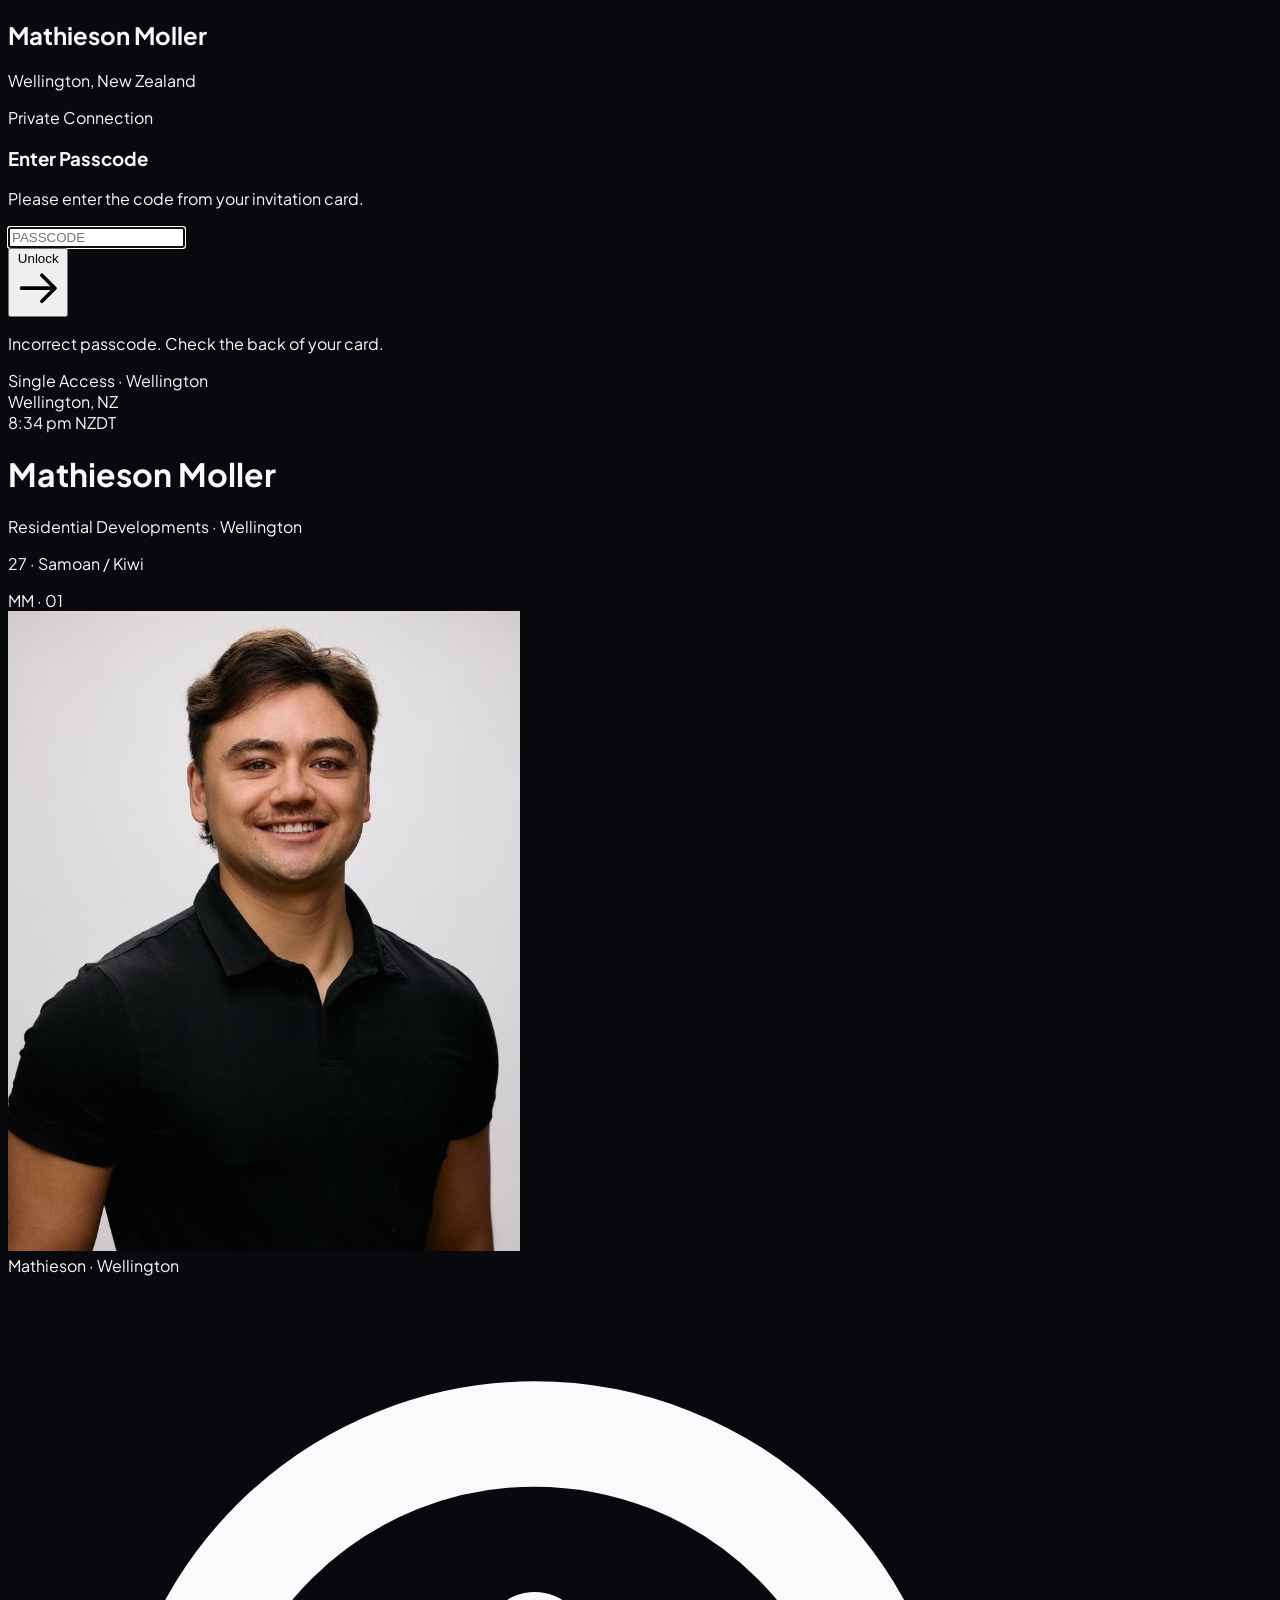
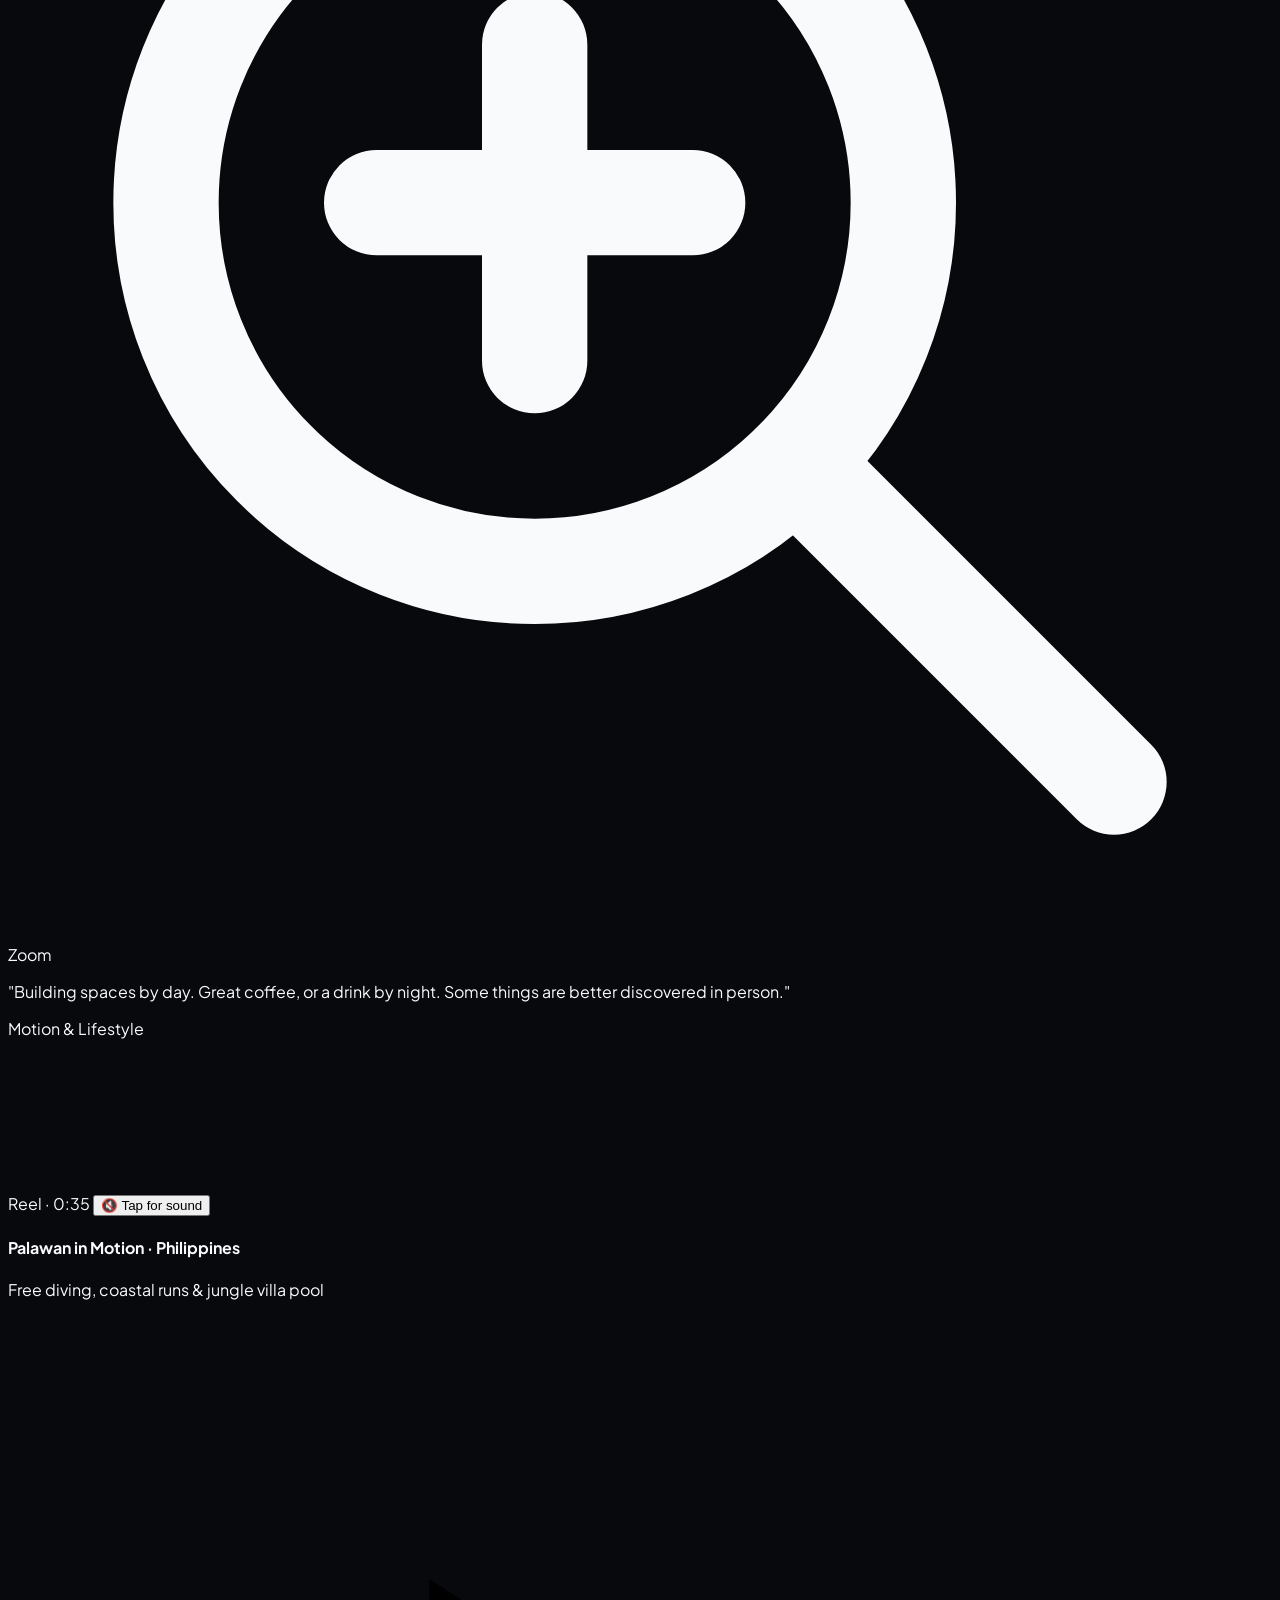
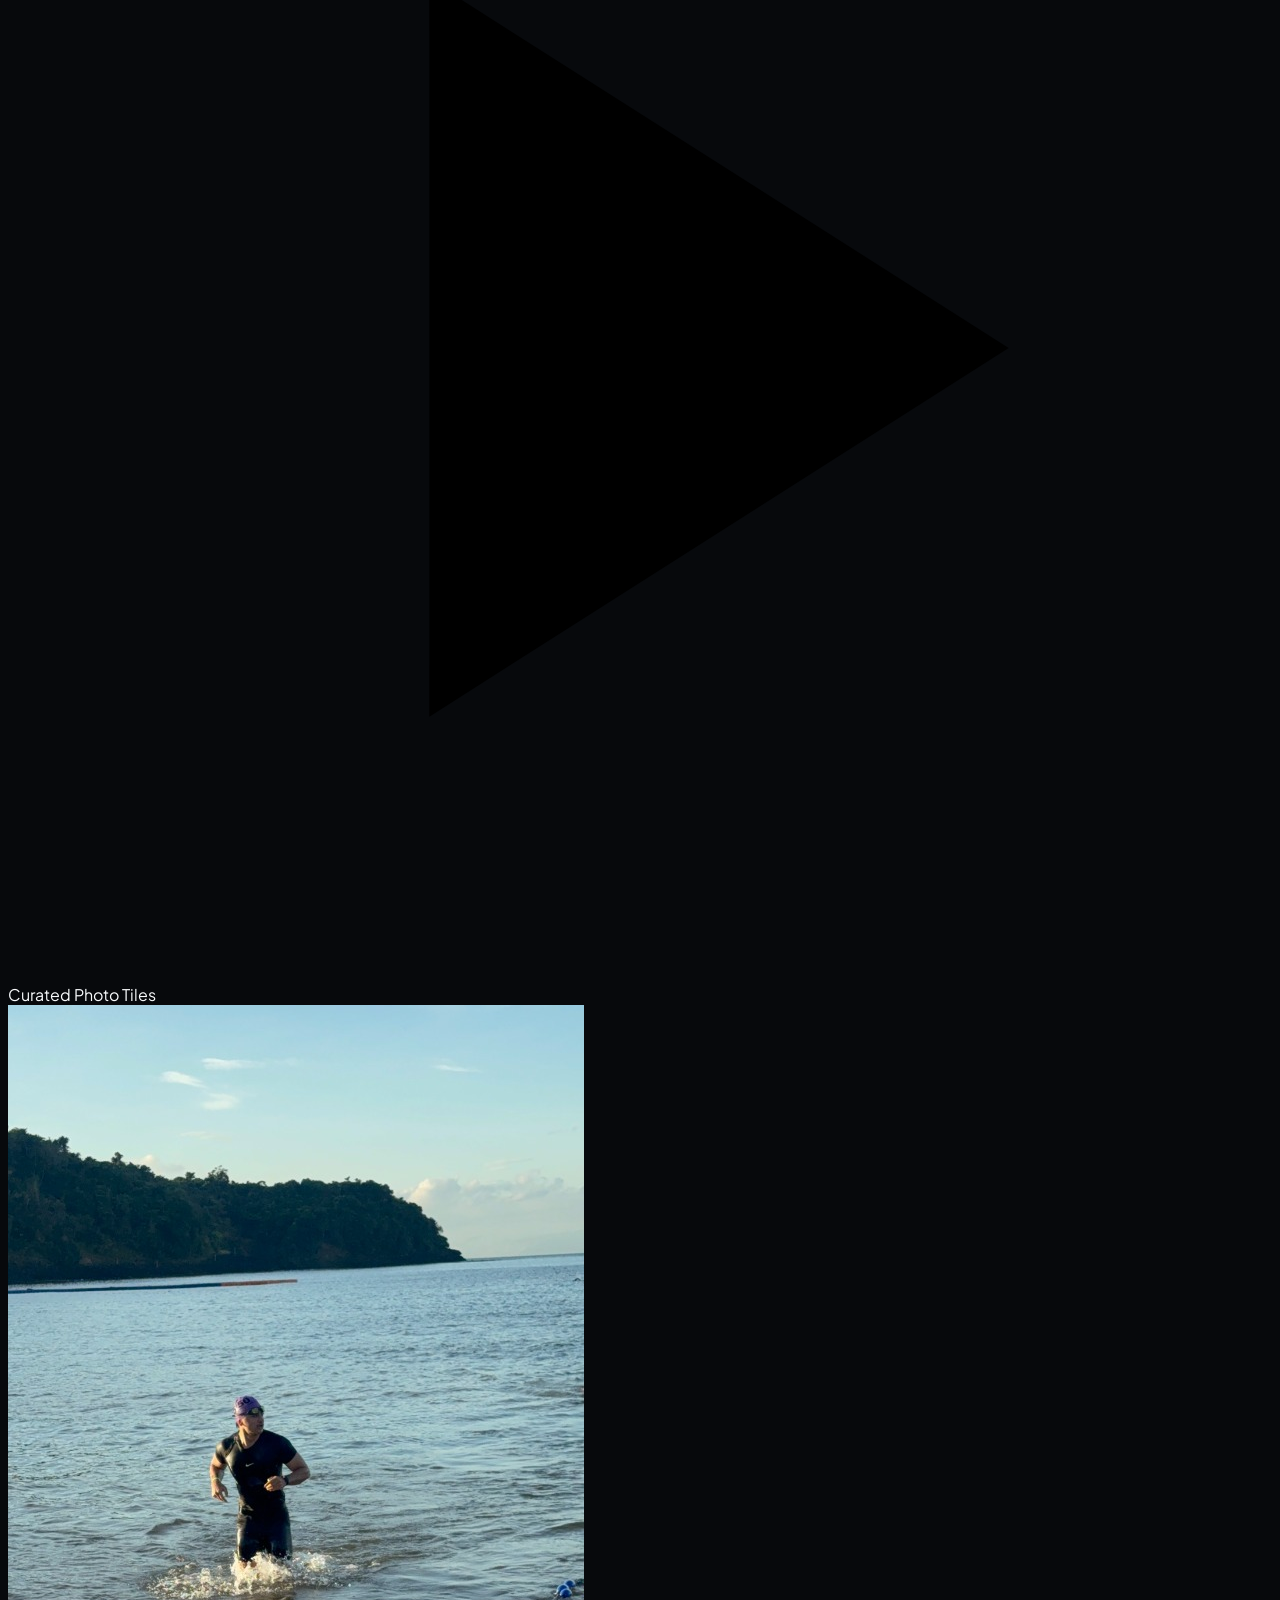
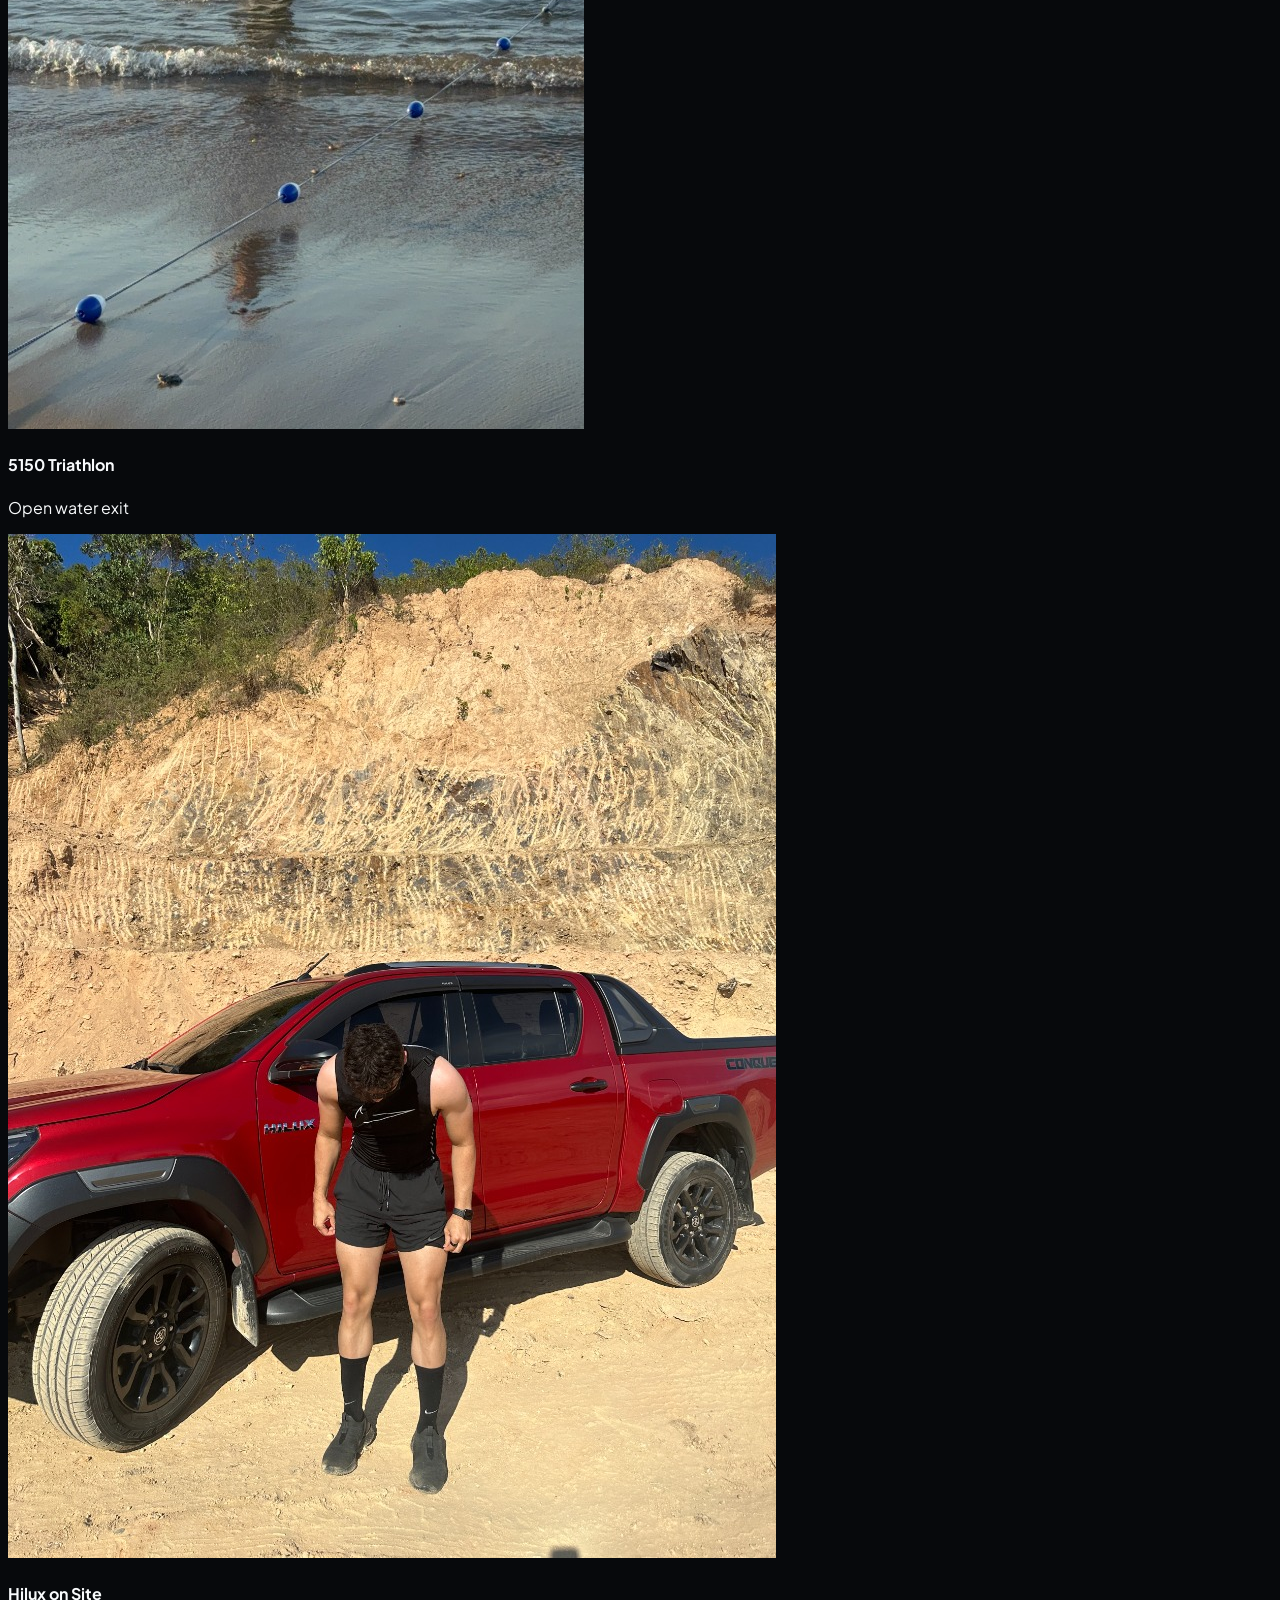
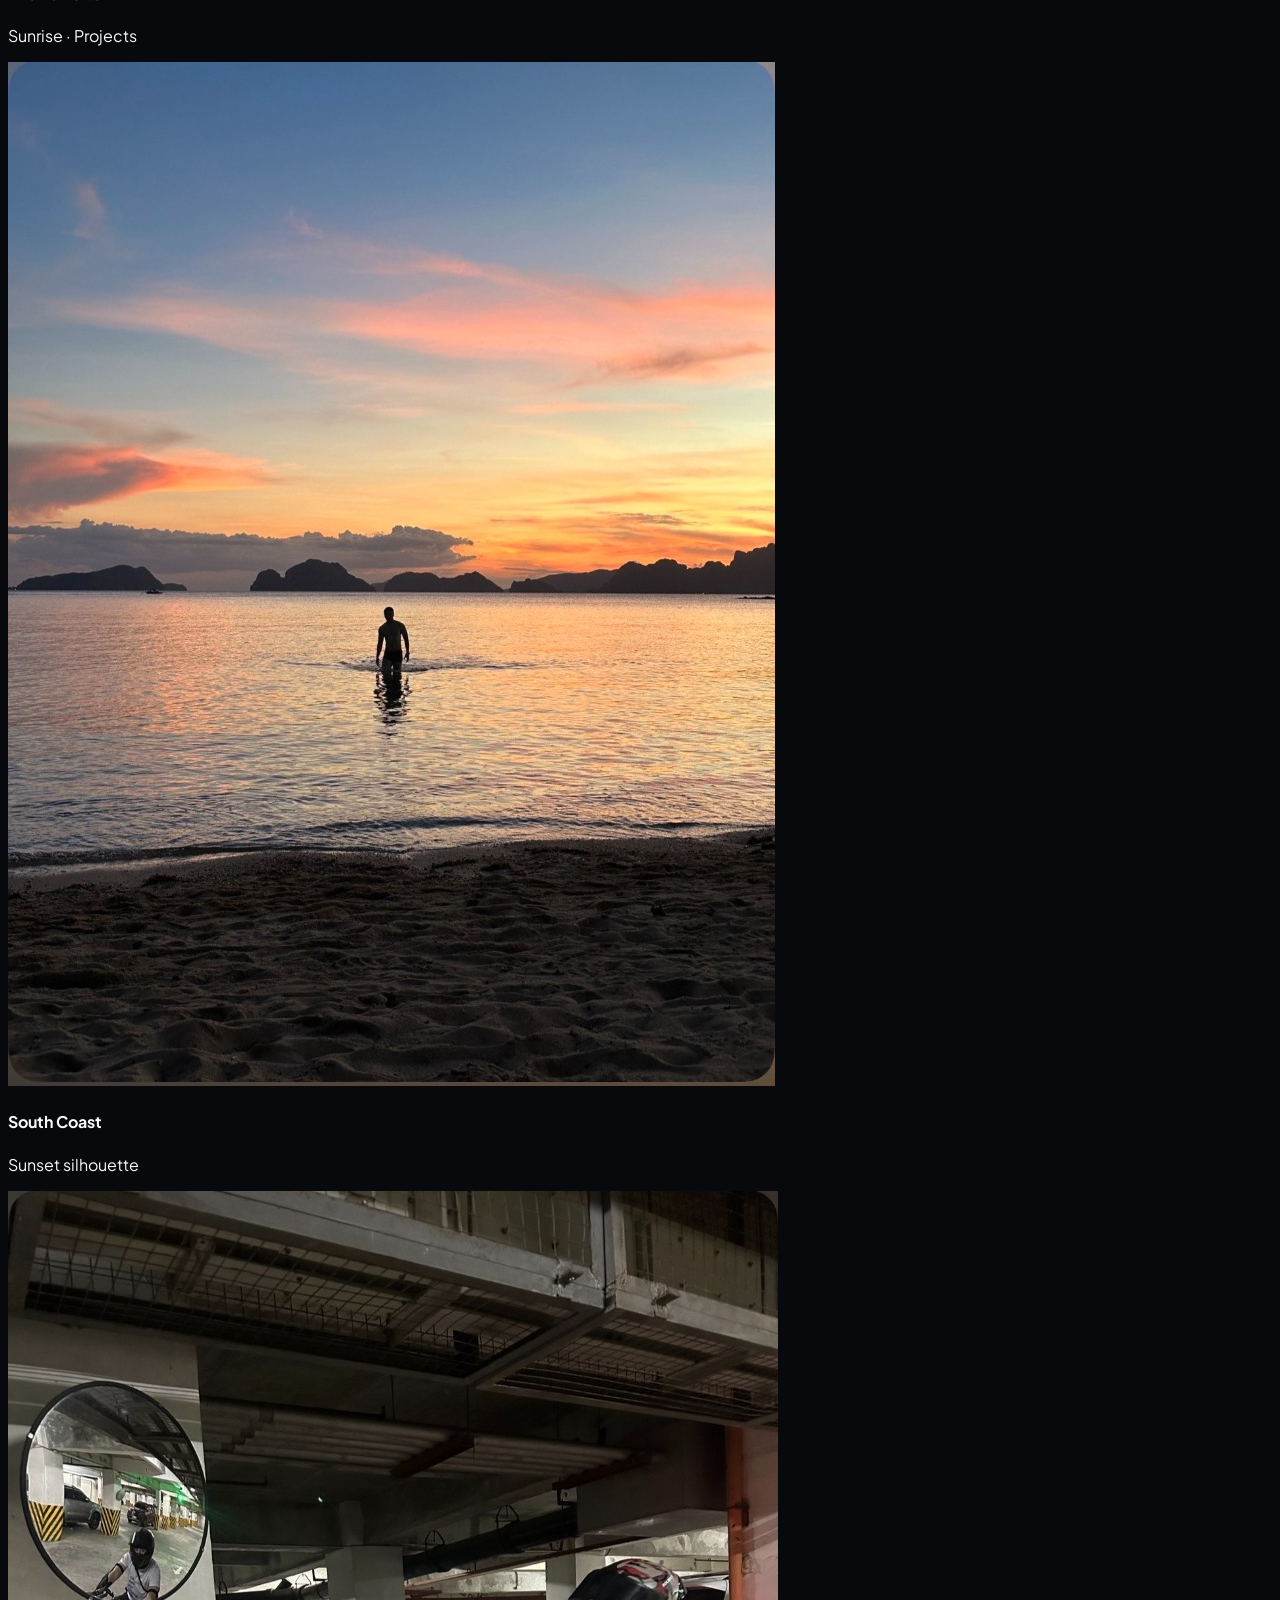
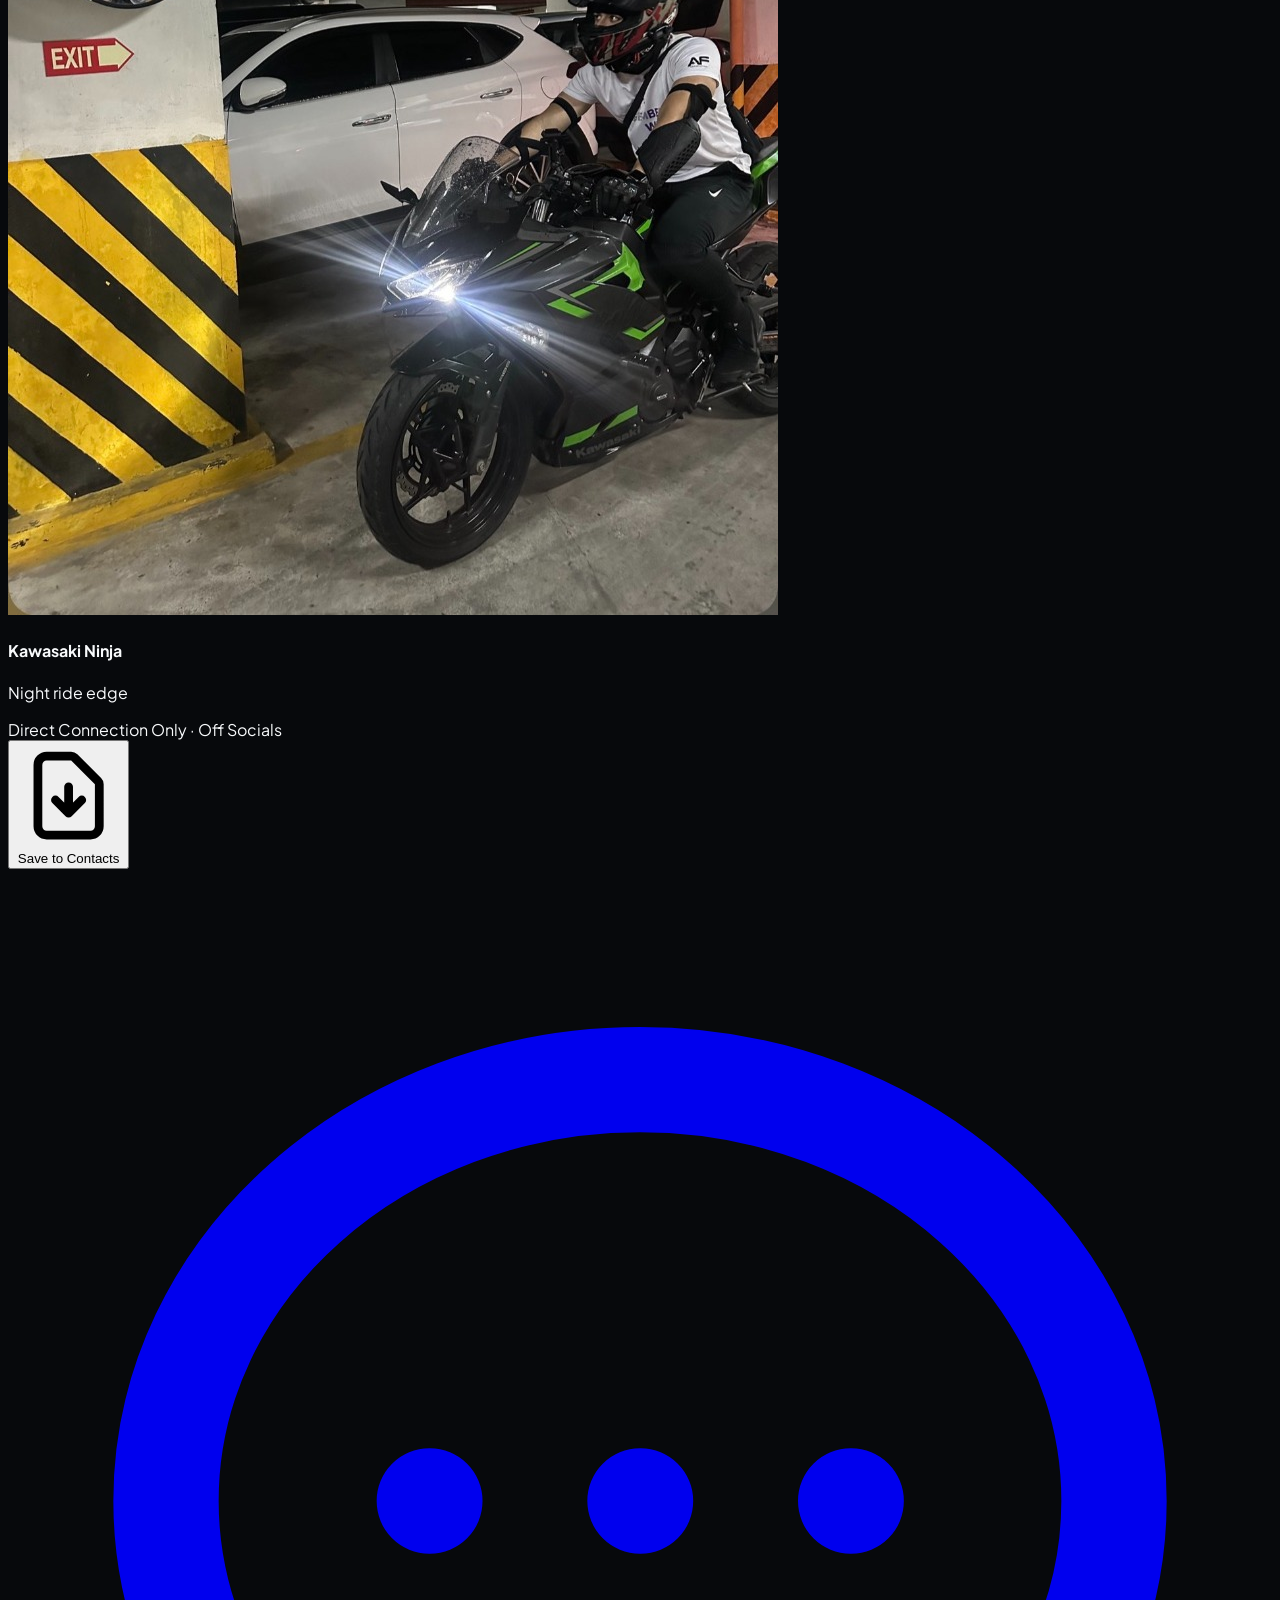
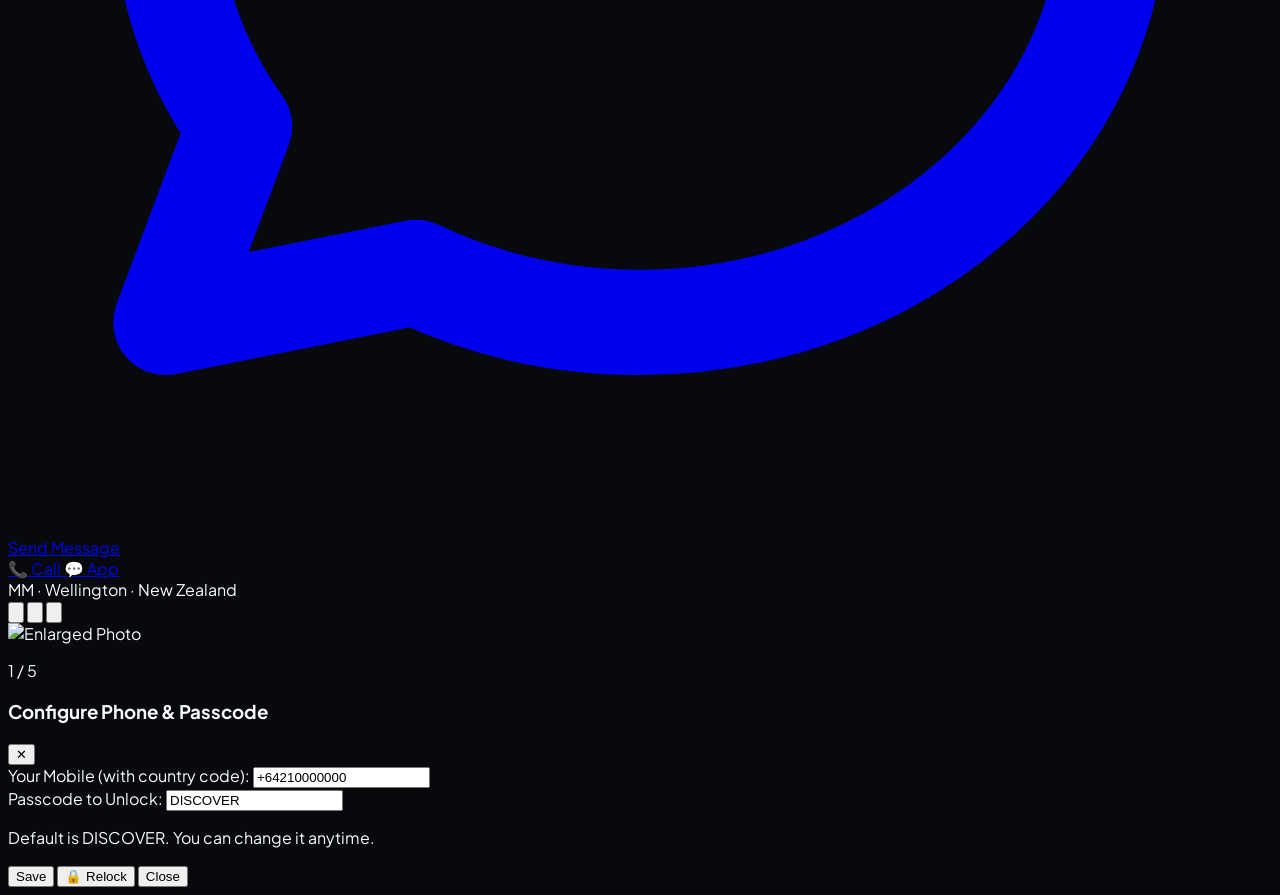
==== commit 1ecf5293: "refactor: clean photo grid layout, remove vibe pills, integrate video trailer" ====
--- a/index.html
+++ b/index.html
@@ -170,54 +170,84 @@
     </section>
 
     <!-- THE HOOK QUOTE -->
-    <section class="text-left sm:text-center px-1 py-1">
+    <section class="text-left sm:text-center px-1 pt-1 pb-1">
       <p class="text-xs sm:text-sm text-neutral-300 font-light leading-relaxed italic font-serif">
         "Building spaces by day. Great coffee, or a drink by night. Some things are better discovered in person."
       </p>
     </section>
 
-    <!-- INTERACTIVE VIBE & CONVERSATION STARTERS -->
-    <section class="space-y-2 pt-1 pb-1">
-      <div class="flex items-center justify-between px-1">
-        <span class="text-[9px] font-mono tracking-widest text-neutral-500 uppercase">Snapshot & Vibe</span>
-        <span class="text-[9px] font-mono text-neutral-600">Tap to explore</span>
-      </div>
-      <div class="flex flex-wrap gap-1.5">
-        <button onclick="highlightTile(1)" class="vibe-pill px-2.5 py-1.5 rounded-xl text-[10px] font-mono tracking-wider bg-neutral-900/90 border border-neutral-800 text-neutral-300 hover:border-neutral-500 hover:text-white transition-all active:scale-95 flex items-center gap-1.5">
-          <span>🏊</span> <span>Triathlon</span>
-        </button>
-        <button onclick="highlightTile(2)" class="vibe-pill px-2.5 py-1.5 rounded-xl text-[10px] font-mono tracking-wider bg-neutral-900/90 border border-neutral-800 text-neutral-300 hover:border-neutral-500 hover:text-white transition-all active:scale-95 flex items-center gap-1.5">
-          <span>🛻</span> <span>On-Site</span>
-        </button>
-        <button onclick="highlightTile(3)" class="vibe-pill px-2.5 py-1.5 rounded-xl text-[10px] font-mono tracking-wider bg-neutral-900/90 border border-neutral-800 text-neutral-300 hover:border-neutral-500 hover:text-white transition-all active:scale-95 flex items-center gap-1.5">
-          <span>🌅</span> <span>South Coast</span>
-        </button>
-        <button onclick="highlightTile(4)" class="vibe-pill px-2.5 py-1.5 rounded-xl text-[10px] font-mono tracking-wider bg-neutral-900/90 border border-neutral-800 text-neutral-300 hover:border-neutral-500 hover:text-white transition-all active:scale-95 flex items-center gap-1.5">
-          <span>🏍️</span> <span>Ninja</span>
-        </button>
-        <button onclick="showMicroToast('☕ Down for flat whites by the water or Customs on Ghuznee.')" class="vibe-pill px-2.5 py-1.5 rounded-xl text-[10px] font-mono tracking-wider bg-neutral-900/90 border border-neutral-800 text-neutral-300 hover:border-neutral-500 hover:text-white transition-all active:scale-95 flex items-center gap-1.5">
-          <span>☕</span> <span>Coffee</span>
-        </button>
-        <button onclick="showMicroToast('🍸 Corner table, Negroni or mezcal, good conversation.')" class="vibe-pill px-2.5 py-1.5 rounded-xl text-[10px] font-mono tracking-wider bg-neutral-900/90 border border-neutral-800 text-neutral-300 hover:border-neutral-500 hover:text-white transition-all active:scale-95 flex items-center gap-1.5">
-          <span>🍸</span> <span>Drinks</span>
-        </button>
-      </div>
-
-      <!-- Playful Micro-Toast Container -->
-      <div id="vibe-toast" class="hidden text-[11px] font-serif italic text-amber-200/90 bg-neutral-900/90 border border-neutral-800 rounded-xl px-3 py-2 text-center transition-all"></div>
-    </section>
-
     <!-- SECTION DIVIDER -->
     <div class="flex items-center gap-3 py-1">
       <div class="h-[1px] flex-1 bg-neutral-800"></div>
-      <span class="text-[10px] font-mono tracking-widest text-neutral-500 uppercase">Curated Tiles</span>
+      <span class="text-[10px] font-mono tracking-widest text-neutral-500 uppercase">Motion & Lifestyle</span>
+      <div class="h-[1px] flex-1 bg-neutral-800"></div>
+    </div>
+
+    <!-- LIFE IN MOTION VIDEO FEATURE CARD -->
+    <section class="w-full relative group">
+      <!-- Ambient Backglow -->
+      <div class="absolute -inset-0.5 bg-gradient-to-r from-teal-500/10 via-amber-500/10 to-blue-500/10 rounded-3xl blur-lg opacity-40 group-hover:opacity-80 transition duration-700 pointer-events-none"></div>
+
+      <div class="w-full rounded-2xl overflow-hidden relative border border-neutral-800/90 bg-neutral-950 shadow-2xl">
+        
+        <!-- Video Element (Autoplays silently, tap to play/unmute) -->
+        <div class="w-full aspect-video relative cursor-pointer" onclick="toggleVideoPlayback()">
+          <video 
+            id="lifestyle-video" 
+            playsinline 
+            muted 
+            loop 
+            preload="auto" 
+            class="w-full h-full object-cover">
+            <source src="palawan_preview.mp4" type="video/mp4">
+          </video>
+
+          <!-- Top Overlay: Status & Audio Toggle -->
+          <div class="absolute top-2.5 left-2.5 right-2.5 flex justify-between items-center pointer-events-auto">
+            <span class="text-[9px] font-mono tracking-wider text-white bg-black/60 backdrop-blur-md px-2.5 py-1 rounded-full border border-white/10 shadow-sm flex items-center gap-1.5">
+              <span class="w-1.5 h-1.5 rounded-full bg-emerald-400 animate-pulse"></span>
+              <span>Reel · 0:35</span>
+            </span>
+
+            <button 
+              id="audio-toggle-btn" 
+              onclick="toggleAudio(event)" 
+              class="text-[9px] font-mono text-neutral-200 bg-black/70 backdrop-blur-md px-2.5 py-1 rounded-full border border-white/15 hover:bg-white hover:text-black transition-all flex items-center gap-1.5 shadow active:scale-95">
+              <span id="audio-icon">🔇</span> 
+              <span id="audio-label">Tap for sound</span>
+            </button>
+          </div>
+
+          <!-- Bottom Overlay: Title & Mini Play Button -->
+          <div class="absolute bottom-0 inset-x-0 bg-gradient-to-t from-black/85 via-black/40 to-transparent p-3 pt-6 flex justify-between items-end pointer-events-none">
+            <div class="space-y-0.5">
+              <h4 class="text-xs font-semibold text-white tracking-wide flex items-center gap-1.5">
+                <span>Palawan in Motion</span>
+                <span class="text-[9px] text-neutral-400 font-mono font-normal">· Philippines</span>
+              </h4>
+              <p class="text-[9px] text-neutral-300 font-light">Free diving, coastal runs & jungle villa pool</p>
+            </div>
+
+            <div class="w-7 h-7 rounded-full bg-white/90 text-black flex items-center justify-center shadow-lg group-hover:scale-110 transition-transform pointer-events-auto" onclick="toggleVideoPlayback(event)">
+              <svg id="play-pause-icon" class="w-3.5 h-3.5 fill-current ml-0.5" viewBox="0 0 24 24"><path d="M8 5v14l11-7z"/></svg>
+            </div>
+          </div>
+        </div>
+
+      </div>
+    </section>
+
+    <!-- SECTION DIVIDER -->
+    <div class="flex items-center gap-3 py-1">
+      <div class="h-[1px] flex-1 bg-neutral-800"></div>
+      <span class="text-[10px] font-mono tracking-widest text-neutral-500 uppercase">Curated Photo Tiles</span>
       <div class="h-[1px] flex-1 bg-neutral-800"></div>
     </div>
 
     <!-- 2x2 CURATED TILES GRID -->
     <section class="grid grid-cols-2 gap-3">
       
-      <!-- Tile 1: 🏊 ATHLETIC (5150 Triathlon Swim) -->
+      <!-- Tile 1: 5150 Triathlon Swim -->
       <div 
         id="tile-1"
         class="aspect-[4/5] rounded-2xl overflow-hidden relative border border-neutral-800/80 bg-neutral-950 shadow-lg cursor-pointer group transition-all duration-300"
@@ -227,10 +257,7 @@
           alt="5150 Triathlon" 
           class="w-full h-full object-cover object-center group-hover:scale-105 transition-transform duration-500 pointer-events-none select-none">
         
-        <div class="absolute inset-0 bg-gradient-to-t from-black/85 via-black/25 to-black/30 flex flex-col justify-between p-2.5">
-          <span class="self-start text-[9px] font-mono font-medium tracking-wider text-white bg-black/60 backdrop-blur-md px-2 py-0.5 rounded-md border border-white/10">
-            🏊 ATHLETIC
-          </span>
+        <div class="absolute inset-0 bg-gradient-to-t from-black/85 via-black/20 to-transparent flex flex-col justify-end p-2.5 pointer-events-none">
           <div class="space-y-0.5">
             <h4 class="text-xs font-semibold text-white tracking-wide">5150 Triathlon</h4>
             <p class="text-[9px] text-neutral-300 font-light">Open water exit</p>
@@ -238,7 +265,7 @@
         </div>
       </div>
 
-      <!-- Tile 2: 🛻 THE CRAFT (Hilux Ute on Site) -->
+      <!-- Tile 2: Hilux Ute on Site -->
       <div 
         id="tile-2"
         class="aspect-[4/5] rounded-2xl overflow-hidden relative border border-neutral-800/80 bg-neutral-950 shadow-lg cursor-pointer group transition-all duration-300"
@@ -248,10 +275,7 @@
           alt="Hilux Ute on Site" 
           class="w-full h-full object-cover object-top group-hover:scale-105 transition-transform duration-500 pointer-events-none select-none">
         
-        <div class="absolute inset-0 bg-gradient-to-t from-black/85 via-black/25 to-black/30 flex flex-col justify-between p-2.5">
-          <span class="self-start text-[9px] font-mono font-medium tracking-wider text-white bg-black/60 backdrop-blur-md px-2 py-0.5 rounded-md border border-white/10">
-            🛻 THE CRAFT
-          </span>
+        <div class="absolute inset-0 bg-gradient-to-t from-black/85 via-black/20 to-transparent flex flex-col justify-end p-2.5 pointer-events-none">
           <div class="space-y-0.5">
             <h4 class="text-xs font-semibold text-white tracking-wide">Hilux on Site</h4>
             <p class="text-[9px] text-neutral-300 font-light">Sunrise · Projects</p>
@@ -259,7 +283,7 @@
         </div>
       </div>
 
-      <!-- Tile 3: 🌅 AESTHETIC (South Coast Sunset) -->
+      <!-- Tile 3: South Coast Sunset -->
       <div 
         id="tile-3"
         class="aspect-[4/5] rounded-2xl overflow-hidden relative border border-neutral-800/80 bg-neutral-950 shadow-lg cursor-pointer group transition-all duration-300"
@@ -269,10 +293,7 @@
           alt="South Coast Sunset" 
           class="w-full h-full object-cover object-center group-hover:scale-105 transition-transform duration-500 pointer-events-none select-none">
         
-        <div class="absolute inset-0 bg-gradient-to-t from-black/85 via-black/25 to-black/30 flex flex-col justify-between p-2.5">
-          <span class="self-start text-[9px] font-mono font-medium tracking-wider text-white bg-black/60 backdrop-blur-md px-2 py-0.5 rounded-md border border-white/10">
-            🌅 AESTHETIC
-          </span>
+        <div class="absolute inset-0 bg-gradient-to-t from-black/85 via-black/20 to-transparent flex flex-col justify-end p-2.5 pointer-events-none">
           <div class="space-y-0.5">
             <h4 class="text-xs font-semibold text-white tracking-wide">South Coast</h4>
             <p class="text-[9px] text-neutral-300 font-light">Sunset silhouette</p>
@@ -280,7 +301,7 @@
         </div>
       </div>
 
-      <!-- Tile 4: 🏍️ NIGHT RIDE (Kawasaki Ninja) -->
+      <!-- Tile 4: Kawasaki Ninja -->
       <div 
         id="tile-4"
         class="aspect-[4/5] rounded-2xl overflow-hidden relative border border-neutral-800/80 bg-neutral-950 shadow-lg cursor-pointer group transition-all duration-300"
@@ -290,10 +311,7 @@
           alt="Kawasaki Ninja" 
           class="w-full h-full object-cover object-center group-hover:scale-105 transition-transform duration-500 pointer-events-none select-none">
         
-        <div class="absolute inset-0 bg-gradient-to-t from-black/85 via-black/25 to-black/30 flex flex-col justify-between p-2.5">
-          <span class="self-start text-[9px] font-mono font-medium tracking-wider text-white bg-black/60 backdrop-blur-md px-2 py-0.5 rounded-md border border-white/10">
-            🏍️ NIGHT RIDE
-          </span>
+        <div class="absolute inset-0 bg-gradient-to-t from-black/85 via-black/20 to-transparent flex flex-col justify-end p-2.5 pointer-events-none">
           <div class="space-y-0.5">
             <h4 class="text-xs font-semibold text-white tracking-wide">Kawasaki Ninja</h4>
             <p class="text-[9px] text-neutral-300 font-light">Night ride edge</p>
@@ -457,10 +475,54 @@
         setTimeout(() => {
           lock.classList.add('hidden');
           main.classList.remove('opacity-0');
+          playLifestyleVideoSilently();
         }, 500);
       } else {
         lock.classList.add('hidden');
         main.classList.remove('opacity-0');
+        playLifestyleVideoSilently();
+      }
+    }
+
+    // Video Control Functions
+    function playLifestyleVideoSilently() {
+      const vid = document.getElementById('lifestyle-video');
+      if (vid) {
+        vid.muted = true;
+        vid.play().catch(e => console.log('Autoplay muted handled:', e));
+      }
+    }
+
+    function toggleVideoPlayback(e) {
+      if (e) e.stopPropagation();
+      const vid = document.getElementById('lifestyle-video');
+      const icon = document.getElementById('play-pause-icon');
+      if (!vid) return;
+
+      if (vid.paused) {
+        vid.play();
+        icon.innerHTML = '<path d="M6 19h4V5H6v14zm8-14v14h4V5h-4z"/>';
+      } else {
+        vid.pause();
+        icon.innerHTML = '<path d="M8 5v14l11-7z"/>';
+      }
+    }
+
+    function toggleAudio(e) {
+      if (e) e.stopPropagation();
+      const vid = document.getElementById('lifestyle-video');
+      const audioIcon = document.getElementById('audio-icon');
+      const audioLabel = document.getElementById('audio-label');
+      if (!vid) return;
+
+      vid.muted = !vid.muted;
+      if (vid.muted) {
+        audioIcon.innerText = '🔇';
+        audioLabel.innerText = 'Tap for sound';
+      } else {
+        audioIcon.innerText = '🔊';
+        audioLabel.innerText = 'Sound On';
+        if (vid.paused) vid.play();
       }
     }
 
@@ -611,29 +673,6 @@
       clockEl.innerText = `${timeStr} NZDT`;
     }
 
-    function highlightTile(idx) {
-      const el = document.getElementById(`tile-${idx}`);
-      if (el) {
-        el.scrollIntoView({ behavior: 'smooth', block: 'center' });
-        el.classList.add('ring-2', 'ring-amber-400', 'scale-[1.03]');
-        setTimeout(() => {
-          el.classList.remove('ring-2', 'ring-amber-400', 'scale-[1.03]');
-        }, 1200);
-      }
-    }
-
-    let toastTimer = null;
-    function showMicroToast(msg) {
-      const toast = document.getElementById('vibe-toast');
-      if (!toast) return;
-      toast.innerText = msg;
-      toast.classList.remove('hidden');
-      clearTimeout(toastTimer);
-      toastTimer = setTimeout(() => {
-        toast.classList.add('hidden');
-      }, 4000);
-    }
-
     // 6. Initializer & Secret Admin Trigger + Auto-Unlock URL Support
     let adminClicks = 0;
     let adminTimer = null;
